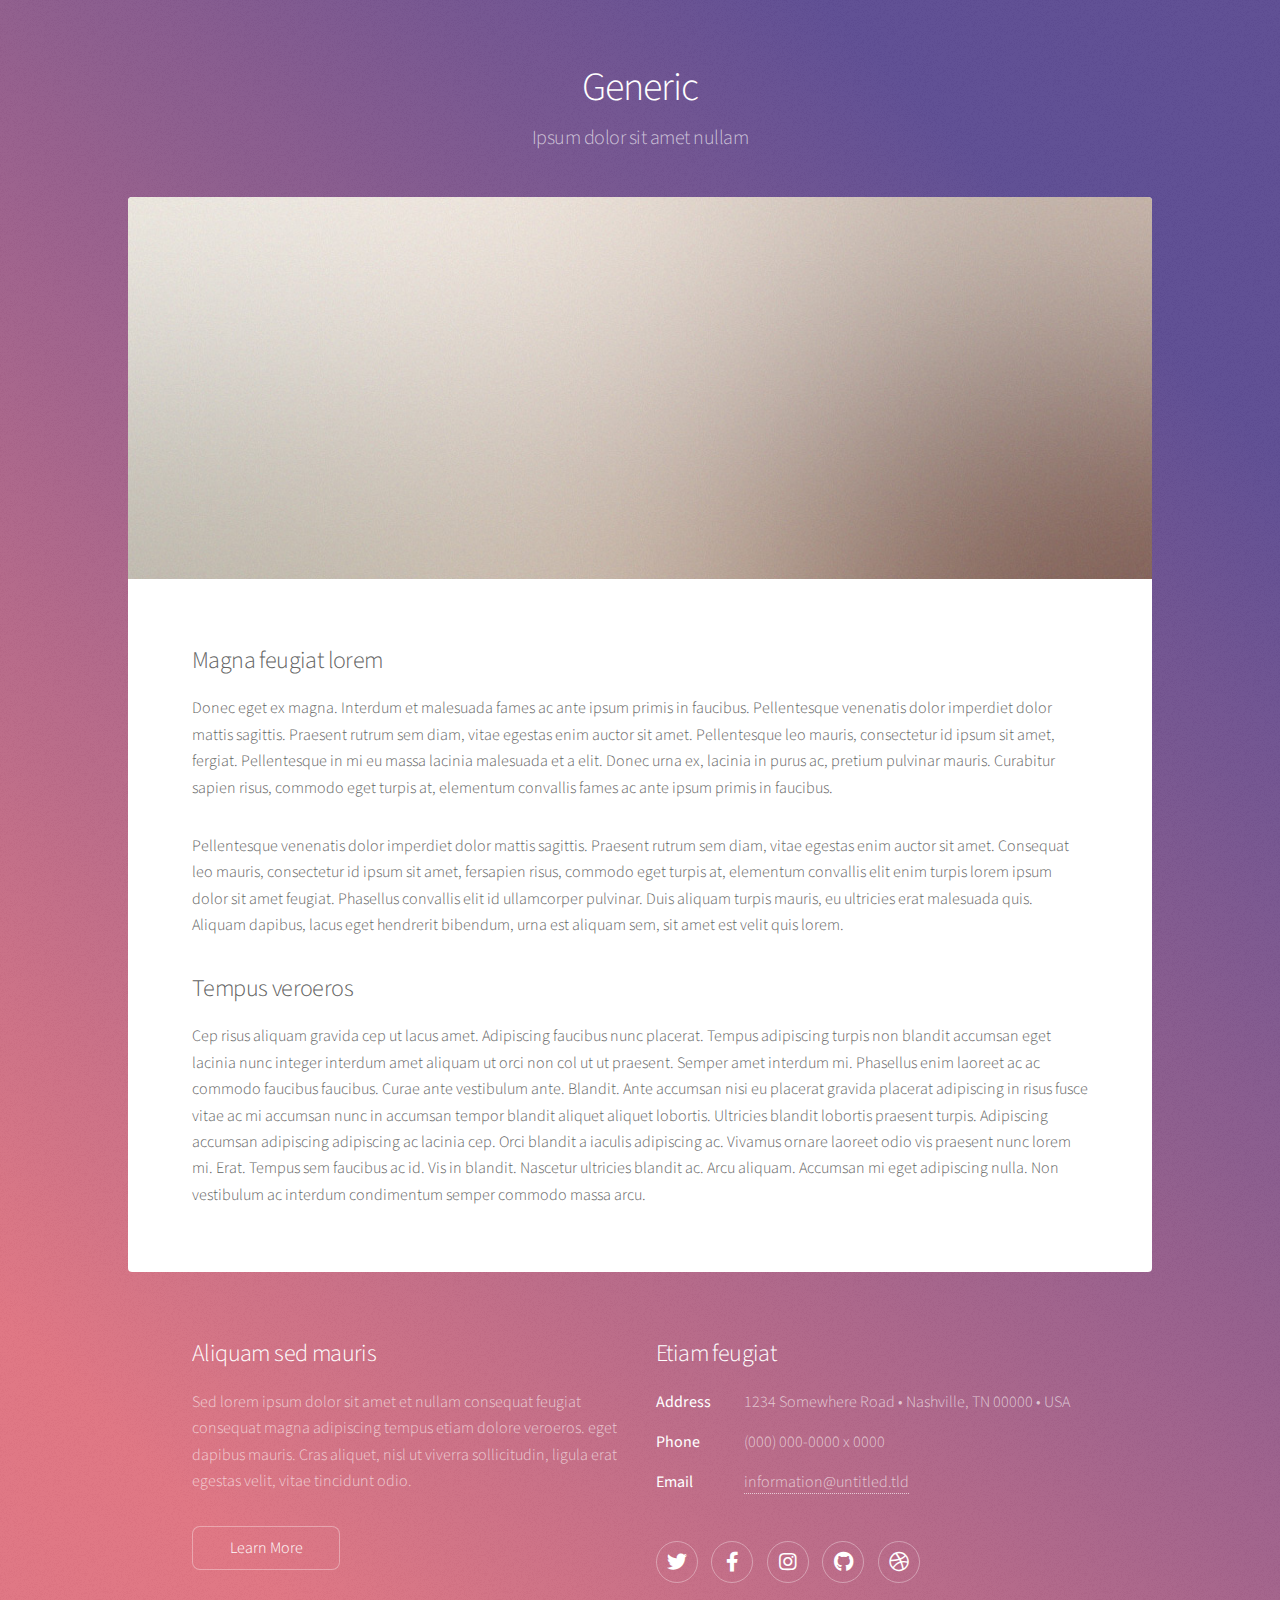
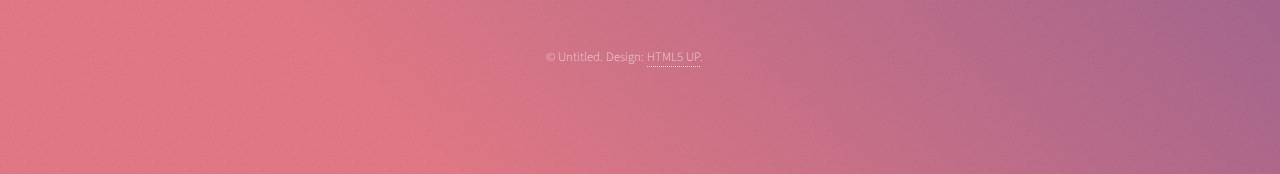
==== generic.html @ 3bc34d9f "base templete import" ====
<!DOCTYPE HTML>
<!--
	Stellar by HTML5 UP
	html5up.net | @ajlkn
	Free for personal and commercial use under the CCA 3.0 license (html5up.net/license)
-->
<html>
	<head>
		<title>Generic - Stellar by HTML5 UP</title>
		<meta charset="utf-8" />
		<meta name="viewport" content="width=device-width, initial-scale=1, user-scalable=no" />
		<link rel="stylesheet" href="assets/css/main.css" />
		<noscript><link rel="stylesheet" href="assets/css/noscript.css" /></noscript>
	</head>
	<body class="is-preload">

		<!-- Wrapper -->
			<div id="wrapper">

				<!-- Header -->
					<header id="header">
						<h1>Generic</h1>
						<p>Ipsum dolor sit amet nullam</p>
					</header>

				<!-- Main -->
					<div id="main">

						<!-- Content -->
							<section id="content" class="main">
								<span class="image main"><img src="images/pic04.jpg" alt="" /></span>
								<h2>Magna feugiat lorem</h2>
								<p>Donec eget ex magna. Interdum et malesuada fames ac ante ipsum primis in faucibus. Pellentesque venenatis dolor imperdiet dolor mattis sagittis. Praesent rutrum sem diam, vitae egestas enim auctor sit amet. Pellentesque leo mauris, consectetur id ipsum sit amet, fergiat. Pellentesque in mi eu massa lacinia malesuada et a elit. Donec urna ex, lacinia in purus ac, pretium pulvinar mauris. Curabitur sapien risus, commodo eget turpis at, elementum convallis fames ac ante ipsum primis in faucibus.</p>
								<p>Pellentesque venenatis dolor imperdiet dolor mattis sagittis. Praesent rutrum sem diam, vitae egestas enim auctor sit amet. Consequat leo mauris, consectetur id ipsum sit amet, fersapien risus, commodo eget turpis at, elementum convallis elit enim turpis lorem ipsum dolor sit amet feugiat. Phasellus convallis elit id ullamcorper pulvinar. Duis aliquam turpis mauris, eu ultricies erat malesuada quis. Aliquam dapibus, lacus eget hendrerit bibendum, urna est aliquam sem, sit amet est velit quis lorem.</p>
								<h2>Tempus veroeros</h2>
								<p>Cep risus aliquam gravida cep ut lacus amet. Adipiscing faucibus nunc placerat. Tempus adipiscing turpis non blandit accumsan eget lacinia nunc integer interdum amet aliquam ut orci non col ut ut praesent. Semper amet interdum mi. Phasellus enim laoreet ac ac commodo faucibus faucibus. Curae ante vestibulum ante. Blandit. Ante accumsan nisi eu placerat gravida placerat adipiscing in risus fusce vitae ac mi accumsan nunc in accumsan tempor blandit aliquet aliquet lobortis. Ultricies blandit lobortis praesent turpis. Adipiscing accumsan adipiscing adipiscing ac lacinia cep. Orci blandit a iaculis adipiscing ac. Vivamus ornare laoreet odio vis praesent nunc lorem mi. Erat. Tempus sem faucibus ac id. Vis in blandit. Nascetur ultricies blandit ac. Arcu aliquam. Accumsan mi eget adipiscing nulla. Non vestibulum ac interdum condimentum semper commodo massa arcu.</p>
							</section>

					</div>

				<!-- Footer -->
					<footer id="footer">
						<section>
							<h2>Aliquam sed mauris</h2>
							<p>Sed lorem ipsum dolor sit amet et nullam consequat feugiat consequat magna adipiscing tempus etiam dolore veroeros. eget dapibus mauris. Cras aliquet, nisl ut viverra sollicitudin, ligula erat egestas velit, vitae tincidunt odio.</p>
							<ul class="actions">
								<li><a href="#" class="button">Learn More</a></li>
							</ul>
						</section>
						<section>
							<h2>Etiam feugiat</h2>
							<dl class="alt">
								<dt>Address</dt>
								<dd>1234 Somewhere Road &bull; Nashville, TN 00000 &bull; USA</dd>
								<dt>Phone</dt>
								<dd>(000) 000-0000 x 0000</dd>
								<dt>Email</dt>
								<dd><a href="#">information@untitled.tld</a></dd>
							</dl>
							<ul class="icons">
								<li><a href="#" class="icon brands fa-twitter alt"><span class="label">Twitter</span></a></li>
								<li><a href="#" class="icon brands fa-facebook-f alt"><span class="label">Facebook</span></a></li>
								<li><a href="#" class="icon brands fa-instagram alt"><span class="label">Instagram</span></a></li>
								<li><a href="#" class="icon brands fa-github alt"><span class="label">GitHub</span></a></li>
								<li><a href="#" class="icon brands fa-dribbble alt"><span class="label">Dribbble</span></a></li>
							</ul>
						</section>
						<p class="copyright">&copy; Untitled. Design: <a href="https://html5up.net">HTML5 UP</a>.</p>
					</footer>

			</div>

		<!-- Scripts -->
			<script src="assets/js/jquery.min.js"></script>
			<script src="assets/js/jquery.scrollex.min.js"></script>
			<script src="assets/js/jquery.scrolly.min.js"></script>
			<script src="assets/js/browser.min.js"></script>
			<script src="assets/js/breakpoints.min.js"></script>
			<script src="assets/js/util.js"></script>
			<script src="assets/js/main.js"></script>

	</body>
</html>
---- assets/css/main.css ----
@import url(fontawesome-all.min.css);
@import 'https://fonts.googleapis.com/css?family=Source+Sans+Pro:300,400';

/*
	Stellar by HTML5 UP
	html5up.net | @ajlkn
	Free for personal and commercial use under the CCA 3.0 license (html5up.net/license)
*/

html, body, div, span, applet, object,
iframe, h1, h2, h3, h4, h5, h6, p, blockquote,
pre, a, abbr, acronym, address, big, cite,
code, del, dfn, em, img, ins, kbd, q, s, samp,
small, strike, strong, sub, sup, tt, var, b,
u, i, center, dl, dt, dd, ol, ul, li, fieldset,
form, label, legend, table, caption, tbody,
tfoot, thead, tr, th, td, article, aside,
canvas, details, embed, figure, figcaption,
footer, header, hgroup, menu, nav, output, ruby,
section, summary, time, mark, audio, video {
	margin: 0;
	padding: 0;
	border: 0;
	font-size: 100%;
	font: inherit;
	vertical-align: baseline;}

article, aside, details, figcaption, figure,
footer, header, hgroup, menu, nav, section {
	display: block;}

body {
	line-height: 1;
}

ol, ul {
	list-style: none;
}

blockquote, q {
	quotes: none;
}

	blockquote:before, blockquote:after, q:before, q:after {
		content: '';
		content: none;
	}

table {
	border-collapse: collapse;
	border-spacing: 0;
}

body {
	-webkit-text-size-adjust: none;
}

mark {
	background-color: transparent;
	color: inherit;
}

input::-moz-focus-inner {
	border: 0;
	padding: 0;
}

input, select, textarea {
	-moz-appearance: none;
	-webkit-appearance: none;
	-ms-appearance: none;
	appearance: none;
}

/* Basic */

	@-ms-viewport {
		width: device-width;
	}

	body {
		-ms-overflow-style: scrollbar;
	}

	@media screen and (max-width: 480px) {

		html, body {
			min-width: 320px;
		}

	}

	html {
		box-sizing: border-box;
	}

	*, *:before, *:after {
		box-sizing: inherit;
	}

	body {
		background-color: #935d8c;
		background-image: url("images/overlay.png"), -moz-linear-gradient(45deg, #e37682 15%, #5f4d93 85%);
		background-image: url("images/overlay.png"), -webkit-linear-gradient(45deg, #e37682 15%, #5f4d93 85%);
		background-image: url("images/overlay.png"), -ms-linear-gradient(45deg, #e37682 15%, #5f4d93 85%);
		background-image: url("images/overlay.png"), linear-gradient(45deg, #e37682 15%, #5f4d93 85%);
	}

		body.is-preload *, body.is-preload *:before, body.is-preload *:after {
			-moz-animation: none !important;
			-webkit-animation: none !important;
			-ms-animation: none !important;
			animation: none !important;
			-moz-transition: none !important;
			-webkit-transition: none !important;
			-ms-transition: none !important;
			transition: none !important;
		}

/* Type */

	body {
		background-color: #935d8c;
		color: rgba(255, 255, 255, 0.65);
	}

	body, input, select, textarea {
		font-family: "Source Sans Pro", Helvetica, sans-serif;
		font-size: 17pt;
		font-weight: 300;
		line-height: 1.65;
	}

		@media screen and (max-width: 1680px) {

			body, input, select, textarea {
				font-size: 14pt;
			}

		}

		@media screen and (max-width: 1280px) {

			body, input, select, textarea {
				font-size: 12pt;
			}

		}

		@media screen and (max-width: 360px) {

			body, input, select, textarea {
				font-size: 11pt;
			}

		}

	a {
		-moz-transition: color 0.2s ease, border-bottom 0.2s ease;
		-webkit-transition: color 0.2s ease, border-bottom 0.2s ease;
		-ms-transition: color 0.2s ease, border-bottom 0.2s ease;
		transition: color 0.2s ease, border-bottom 0.2s ease;
		text-decoration: none;
		border-bottom: dotted 1px;
		color: inherit;
	}

		a:hover {
			border-bottom-color: transparent;
		}

	strong, b {
		font-weight: 400;
	}

	em, i {
		font-style: italic;
	}

	p {
		margin: 0 0 2em 0;
	}

		p.content {
			-moz-columns: 20em 2;
			-webkit-columns: 20em 2;
			-ms-columns: 20em 2;
			columns: 20em 2;
			-moz-column-gap: 2em;
			-webkit-column-gap: 2em;
			-ms-column-gap: 2em;
			column-gap: 2em;
			text-align: justify;
		}

	h1, h2, h3, h4, h5, h6 {
		font-weight: 300;
		line-height: 1.5;
		margin: 0 0 0.7em 0;
		letter-spacing: -0.025em;
	}

		h1 a, h2 a, h3 a, h4 a, h5 a, h6 a {
			color: inherit;
			text-decoration: none;
		}

	h1 {
		font-size: 2.5em;
		line-height: 1.2;
	}

	h2 {
		font-size: 1.5em;
	}

	h3 {
		font-size: 1.25em;
	}

	h4 {
		font-size: 1.1em;
	}

	h5 {
		font-size: 0.9em;
	}

	h6 {
		font-size: 0.7em;
	}

	@media screen and (max-width: 736px) {

		h1 {
			font-size: 2em;
		}

	}

	sub {
		font-size: 0.8em;
		position: relative;
		top: 0.5em;
	}

	sup {
		font-size: 0.8em;
		position: relative;
		top: -0.5em;
	}

	blockquote {
		border-left: solid 4px;
		font-style: italic;
		margin: 0 0 2em 0;
		padding: 0.5em 0 0.5em 2em;
	}

	code {
		border-radius: 8px;
		border: solid 1px;
		font-family: "Courier New", monospace;
		font-size: 0.9em;
		margin: 0 0.25em;
		padding: 0.25em 0.65em;
	}

	pre {
		-webkit-overflow-scrolling: touch;
		font-family: "Courier New", monospace;
		font-size: 0.9em;
		margin: 0 0 2em 0;
	}

		pre code {
			display: block;
			line-height: 1.75;
			padding: 1em 1.5em;
			overflow-x: auto;
		}

	hr {
		border: 0;
		border-bottom: solid 1px;
		margin: 2em 0;
	}

		hr.major {
			margin: 3em 0;
		}

	.align-left {
		text-align: left;
	}

	.align-center {
		text-align: center;
	}

	.align-right {
		text-align: right;
	}

	input, select, textarea {
		color: #ffffff;
	}

	a:hover {
		color: #ffffff;
	}

	strong, b {
		color: #ffffff;
	}

	h1, h2, h3, h4, h5, h6 {
		color: #ffffff;
	}

	blockquote {
		border-left-color: rgba(255, 255, 255, 0.35);
	}

	code {
		background: rgba(255, 255, 255, 0.075);
		border-color: rgba(255, 255, 255, 0.35);
	}

	hr {
		border-bottom-color: rgba(255, 255, 255, 0.35);
	}

/* Row */

	.row {
		display: flex;
		flex-wrap: wrap;
		box-sizing: border-box;
		align-items: stretch;
	}

		.row > * {
			box-sizing: border-box;
		}

		.row.gtr-uniform > * > :last-child {
			margin-bottom: 0;
		}

		.row.aln-left {
			justify-content: flex-start;
		}

		.row.aln-center {
			justify-content: center;
		}

		.row.aln-right {
			justify-content: flex-end;
		}

		.row.aln-top {
			align-items: flex-start;
		}

		.row.aln-middle {
			align-items: center;
		}

		.row.aln-bottom {
			align-items: flex-end;
		}

		.row > .imp {
			order: -1;
		}

		.row > .col-1 {
			width: 8.33333%;
		}

		.row > .off-1 {
			margin-left: 8.33333%;
		}

		.row > .col-2 {
			width: 16.66667%;
		}

		.row > .off-2 {
			margin-left: 16.66667%;
		}

		.row > .col-3 {
			width: 25%;
		}

		.row > .off-3 {
			margin-left: 25%;
		}

		.row > .col-4 {
			width: 33.33333%;
		}

		.row > .off-4 {
			margin-left: 33.33333%;
		}

		.row > .col-5 {
			width: 41.66667%;
		}

		.row > .off-5 {
			margin-left: 41.66667%;
		}

		.row > .col-6 {
			width: 50%;
		}

		.row > .off-6 {
			margin-left: 50%;
		}

		.row > .col-7 {
			width: 58.33333%;
		}

		.row > .off-7 {
			margin-left: 58.33333%;
		}

		.row > .col-8 {
			width: 66.66667%;
		}

		.row > .off-8 {
			margin-left: 66.66667%;
		}

		.row > .col-9 {
			width: 75%;
		}

		.row > .off-9 {
			margin-left: 75%;
		}

		.row > .col-10 {
			width: 83.33333%;
		}

		.row > .off-10 {
			margin-left: 83.33333%;
		}

		.row > .col-11 {
			width: 91.66667%;
		}

		.row > .off-11 {
			margin-left: 91.66667%;
		}

		.row > .col-12 {
			width: 100%;
		}

		.row > .off-12 {
			margin-left: 100%;
		}

		.row.gtr-0 {
			margin-top: 0;
			margin-left: 0em;
		}

			.row.gtr-0 > * {
				padding: 0 0 0 0em;
			}

			.row.gtr-0.gtr-uniform {
				margin-top: 0em;
			}

				.row.gtr-0.gtr-uniform > * {
					padding-top: 0em;
				}

		.row.gtr-25 {
			margin-top: 0;
			margin-left: -0.375em;
		}

			.row.gtr-25 > * {
				padding: 0 0 0 0.375em;
			}

			.row.gtr-25.gtr-uniform {
				margin-top: -0.375em;
			}

				.row.gtr-25.gtr-uniform > * {
					padding-top: 0.375em;
				}

		.row.gtr-50 {
			margin-top: 0;
			margin-left: -0.75em;
		}

			.row.gtr-50 > * {
				padding: 0 0 0 0.75em;
			}

			.row.gtr-50.gtr-uniform {
				margin-top: -0.75em;
			}

				.row.gtr-50.gtr-uniform > * {
					padding-top: 0.75em;
				}

		.row {
			margin-top: 0;
			margin-left: -1.5em;
		}

			.row > * {
				padding: 0 0 0 1.5em;
			}

			.row.gtr-uniform {
				margin-top: -1.5em;
			}

				.row.gtr-uniform > * {
					padding-top: 1.5em;
				}

		.row.gtr-150 {
			margin-top: 0;
			margin-left: -2.25em;
		}

			.row.gtr-150 > * {
				padding: 0 0 0 2.25em;
			}

			.row.gtr-150.gtr-uniform {
				margin-top: -2.25em;
			}

				.row.gtr-150.gtr-uniform > * {
					padding-top: 2.25em;
				}

		.row.gtr-200 {
			margin-top: 0;
			margin-left: -3em;
		}

			.row.gtr-200 > * {
				padding: 0 0 0 3em;
			}

			.row.gtr-200.gtr-uniform {
				margin-top: -3em;
			}

				.row.gtr-200.gtr-uniform > * {
					padding-top: 3em;
				}

		@media screen and (max-width: 1680px) {

			.row {
				display: flex;
				flex-wrap: wrap;
				box-sizing: border-box;
				align-items: stretch;
			}

				.row > * {
					box-sizing: border-box;
				}

				.row.gtr-uniform > * > :last-child {
					margin-bottom: 0;
				}

				.row.aln-left {
					justify-content: flex-start;
				}

				.row.aln-center {
					justify-content: center;
				}

				.row.aln-right {
					justify-content: flex-end;
				}

				.row.aln-top {
					align-items: flex-start;
				}

				.row.aln-middle {
					align-items: center;
				}

				.row.aln-bottom {
					align-items: flex-end;
				}

				.row > .imp-xlarge {
					order: -1;
				}

				.row > .col-1-xlarge {
					width: 8.33333%;
				}

				.row > .off-1-xlarge {
					margin-left: 8.33333%;
				}

				.row > .col-2-xlarge {
					width: 16.66667%;
				}

				.row > .off-2-xlarge {
					margin-left: 16.66667%;
				}

				.row > .col-3-xlarge {
					width: 25%;
				}

				.row > .off-3-xlarge {
					margin-left: 25%;
				}

				.row > .col-4-xlarge {
					width: 33.33333%;
				}

				.row > .off-4-xlarge {
					margin-left: 33.33333%;
				}

				.row > .col-5-xlarge {
					width: 41.66667%;
				}

				.row > .off-5-xlarge {
					margin-left: 41.66667%;
				}

				.row > .col-6-xlarge {
					width: 50%;
				}

				.row > .off-6-xlarge {
					margin-left: 50%;
				}

				.row > .col-7-xlarge {
					width: 58.33333%;
				}

				.row > .off-7-xlarge {
					margin-left: 58.33333%;
				}

				.row > .col-8-xlarge {
					width: 66.66667%;
				}

				.row > .off-8-xlarge {
					margin-left: 66.66667%;
				}

				.row > .col-9-xlarge {
					width: 75%;
				}

				.row > .off-9-xlarge {
					margin-left: 75%;
				}

				.row > .col-10-xlarge {
					width: 83.33333%;
				}

				.row > .off-10-xlarge {
					margin-left: 83.33333%;
				}

				.row > .col-11-xlarge {
					width: 91.66667%;
				}

				.row > .off-11-xlarge {
					margin-left: 91.66667%;
				}

				.row > .col-12-xlarge {
					width: 100%;
				}

				.row > .off-12-xlarge {
					margin-left: 100%;
				}

				.row.gtr-0 {
					margin-top: 0;
					margin-left: 0em;
				}

					.row.gtr-0 > * {
						padding: 0 0 0 0em;
					}

					.row.gtr-0.gtr-uniform {
						margin-top: 0em;
					}

						.row.gtr-0.gtr-uniform > * {
							padding-top: 0em;
						}

				.row.gtr-25 {
					margin-top: 0;
					margin-left: -0.375em;
				}

					.row.gtr-25 > * {
						padding: 0 0 0 0.375em;
					}

					.row.gtr-25.gtr-uniform {
						margin-top: -0.375em;
					}

						.row.gtr-25.gtr-uniform > * {
							padding-top: 0.375em;
						}

				.row.gtr-50 {
					margin-top: 0;
					margin-left: -0.75em;
				}

					.row.gtr-50 > * {
						padding: 0 0 0 0.75em;
					}

					.row.gtr-50.gtr-uniform {
						margin-top: -0.75em;
					}

						.row.gtr-50.gtr-uniform > * {
							padding-top: 0.75em;
						}

				.row {
					margin-top: 0;
					margin-left: -1.5em;
				}

					.row > * {
						padding: 0 0 0 1.5em;
					}

					.row.gtr-uniform {
						margin-top: -1.5em;
					}

						.row.gtr-uniform > * {
							padding-top: 1.5em;
						}

				.row.gtr-150 {
					margin-top: 0;
					margin-left: -2.25em;
				}

					.row.gtr-150 > * {
						padding: 0 0 0 2.25em;
					}

					.row.gtr-150.gtr-uniform {
						margin-top: -2.25em;
					}

						.row.gtr-150.gtr-uniform > * {
							padding-top: 2.25em;
						}

				.row.gtr-200 {
					margin-top: 0;
					margin-left: -3em;
				}

					.row.gtr-200 > * {
						padding: 0 0 0 3em;
					}

					.row.gtr-200.gtr-uniform {
						margin-top: -3em;
					}

						.row.gtr-200.gtr-uniform > * {
							padding-top: 3em;
						}

		}

		@media screen and (max-width: 1280px) {

			.row {
				display: flex;
				flex-wrap: wrap;
				box-sizing: border-box;
				align-items: stretch;
			}

				.row > * {
					box-sizing: border-box;
				}

				.row.gtr-uniform > * > :last-child {
					margin-bottom: 0;
				}

				.row.aln-left {
					justify-content: flex-start;
				}

				.row.aln-center {
					justify-content: center;
				}

				.row.aln-right {
					justify-content: flex-end;
				}

				.row.aln-top {
					align-items: flex-start;
				}

				.row.aln-middle {
					align-items: center;
				}

				.row.aln-bottom {
					align-items: flex-end;
				}

				.row > .imp-large {
					order: -1;
				}

				.row > .col-1-large {
					width: 8.33333%;
				}

				.row > .off-1-large {
					margin-left: 8.33333%;
				}

				.row > .col-2-large {
					width: 16.66667%;
				}

				.row > .off-2-large {
					margin-left: 16.66667%;
				}

				.row > .col-3-large {
					width: 25%;
				}

				.row > .off-3-large {
					margin-left: 25%;
				}

				.row > .col-4-large {
					width: 33.33333%;
				}

				.row > .off-4-large {
					margin-left: 33.33333%;
				}

				.row > .col-5-large {
					width: 41.66667%;
				}

				.row > .off-5-large {
					margin-left: 41.66667%;
				}

				.row > .col-6-large {
					width: 50%;
				}

				.row > .off-6-large {
					margin-left: 50%;
				}

				.row > .col-7-large {
					width: 58.33333%;
				}

				.row > .off-7-large {
					margin-left: 58.33333%;
				}

				.row > .col-8-large {
					width: 66.66667%;
				}

				.row > .off-8-large {
					margin-left: 66.66667%;
				}

				.row > .col-9-large {
					width: 75%;
				}

				.row > .off-9-large {
					margin-left: 75%;
				}

				.row > .col-10-large {
					width: 83.33333%;
				}

				.row > .off-10-large {
					margin-left: 83.33333%;
				}

				.row > .col-11-large {
					width: 91.66667%;
				}

				.row > .off-11-large {
					margin-left: 91.66667%;
				}

				.row > .col-12-large {
					width: 100%;
				}

				.row > .off-12-large {
					margin-left: 100%;
				}

				.row.gtr-0 {
					margin-top: 0;
					margin-left: 0em;
				}

					.row.gtr-0 > * {
						padding: 0 0 0 0em;
					}

					.row.gtr-0.gtr-uniform {
						margin-top: 0em;
					}

						.row.gtr-0.gtr-uniform > * {
							padding-top: 0em;
						}

				.row.gtr-25 {
					margin-top: 0;
					margin-left: -0.375em;
				}

					.row.gtr-25 > * {
						padding: 0 0 0 0.375em;
					}

					.row.gtr-25.gtr-uniform {
						margin-top: -0.375em;
					}

						.row.gtr-25.gtr-uniform > * {
							padding-top: 0.375em;
						}

				.row.gtr-50 {
					margin-top: 0;
					margin-left: -0.75em;
				}

					.row.gtr-50 > * {
						padding: 0 0 0 0.75em;
					}

					.row.gtr-50.gtr-uniform {
						margin-top: -0.75em;
					}

						.row.gtr-50.gtr-uniform > * {
							padding-top: 0.75em;
						}

				.row {
					margin-top: 0;
					margin-left: -1.5em;
				}

					.row > * {
						padding: 0 0 0 1.5em;
					}

					.row.gtr-uniform {
						margin-top: -1.5em;
					}

						.row.gtr-uniform > * {
							padding-top: 1.5em;
						}

				.row.gtr-150 {
					margin-top: 0;
					margin-left: -2.25em;
				}

					.row.gtr-150 > * {
						padding: 0 0 0 2.25em;
					}

					.row.gtr-150.gtr-uniform {
						margin-top: -2.25em;
					}

						.row.gtr-150.gtr-uniform > * {
							padding-top: 2.25em;
						}

				.row.gtr-200 {
					margin-top: 0;
					margin-left: -3em;
				}

					.row.gtr-200 > * {
						padding: 0 0 0 3em;
					}

					.row.gtr-200.gtr-uniform {
						margin-top: -3em;
					}

						.row.gtr-200.gtr-uniform > * {
							padding-top: 3em;
						}

		}

		@media screen and (max-width: 980px) {

			.row {
				display: flex;
				flex-wrap: wrap;
				box-sizing: border-box;
				align-items: stretch;
			}

				.row > * {
					box-sizing: border-box;
				}

				.row.gtr-uniform > * > :last-child {
					margin-bottom: 0;
				}

				.row.aln-left {
					justify-content: flex-start;
				}

				.row.aln-center {
					justify-content: center;
				}

				.row.aln-right {
					justify-content: flex-end;
				}

				.row.aln-top {
					align-items: flex-start;
				}

				.row.aln-middle {
					align-items: center;
				}

				.row.aln-bottom {
					align-items: flex-end;
				}

				.row > .imp-medium {
					order: -1;
				}

				.row > .col-1-medium {
					width: 8.33333%;
				}

				.row > .off-1-medium {
					margin-left: 8.33333%;
				}

				.row > .col-2-medium {
					width: 16.66667%;
				}

				.row > .off-2-medium {
					margin-left: 16.66667%;
				}

				.row > .col-3-medium {
					width: 25%;
				}

				.row > .off-3-medium {
					margin-left: 25%;
				}

				.row > .col-4-medium {
					width: 33.33333%;
				}

				.row > .off-4-medium {
					margin-left: 33.33333%;
				}

				.row > .col-5-medium {
					width: 41.66667%;
				}

				.row > .off-5-medium {
					margin-left: 41.66667%;
				}

				.row > .col-6-medium {
					width: 50%;
				}

				.row > .off-6-medium {
					margin-left: 50%;
				}

				.row > .col-7-medium {
					width: 58.33333%;
				}

				.row > .off-7-medium {
					margin-left: 58.33333%;
				}

				.row > .col-8-medium {
					width: 66.66667%;
				}

				.row > .off-8-medium {
					margin-left: 66.66667%;
				}

				.row > .col-9-medium {
					width: 75%;
				}

				.row > .off-9-medium {
					margin-left: 75%;
				}

				.row > .col-10-medium {
					width: 83.33333%;
				}

				.row > .off-10-medium {
					margin-left: 83.33333%;
				}

				.row > .col-11-medium {
					width: 91.66667%;
				}

				.row > .off-11-medium {
					margin-left: 91.66667%;
				}

				.row > .col-12-medium {
					width: 100%;
				}

				.row > .off-12-medium {
					margin-left: 100%;
				}

				.row.gtr-0 {
					margin-top: 0;
					margin-left: 0em;
				}

					.row.gtr-0 > * {
						padding: 0 0 0 0em;
					}

					.row.gtr-0.gtr-uniform {
						margin-top: 0em;
					}

						.row.gtr-0.gtr-uniform > * {
							padding-top: 0em;
						}

				.row.gtr-25 {
					margin-top: 0;
					margin-left: -0.375em;
				}

					.row.gtr-25 > * {
						padding: 0 0 0 0.375em;
					}

					.row.gtr-25.gtr-uniform {
						margin-top: -0.375em;
					}

						.row.gtr-25.gtr-uniform > * {
							padding-top: 0.375em;
						}

				.row.gtr-50 {
					margin-top: 0;
					margin-left: -0.75em;
				}

					.row.gtr-50 > * {
						padding: 0 0 0 0.75em;
					}

					.row.gtr-50.gtr-uniform {
						margin-top: -0.75em;
					}

						.row.gtr-50.gtr-uniform > * {
							padding-top: 0.75em;
						}

				.row {
					margin-top: 0;
					margin-left: -1.5em;
				}

					.row > * {
						padding: 0 0 0 1.5em;
					}

					.row.gtr-uniform {
						margin-top: -1.5em;
					}

						.row.gtr-uniform > * {
							padding-top: 1.5em;
						}

				.row.gtr-150 {
					margin-top: 0;
					margin-left: -2.25em;
				}

					.row.gtr-150 > * {
						padding: 0 0 0 2.25em;
					}

					.row.gtr-150.gtr-uniform {
						margin-top: -2.25em;
					}

						.row.gtr-150.gtr-uniform > * {
							padding-top: 2.25em;
						}

				.row.gtr-200 {
					margin-top: 0;
					margin-left: -3em;
				}

					.row.gtr-200 > * {
						padding: 0 0 0 3em;
					}

					.row.gtr-200.gtr-uniform {
						margin-top: -3em;
					}

						.row.gtr-200.gtr-uniform > * {
							padding-top: 3em;
						}

		}

		@media screen and (max-width: 736px) {

			.row {
				display: flex;
				flex-wrap: wrap;
				box-sizing: border-box;
				align-items: stretch;
			}

				.row > * {
					box-sizing: border-box;
				}

				.row.gtr-uniform > * > :last-child {
					margin-bottom: 0;
				}

				.row.aln-left {
					justify-content: flex-start;
				}

				.row.aln-center {
					justify-content: center;
				}

				.row.aln-right {
					justify-content: flex-end;
				}

				.row.aln-top {
					align-items: flex-start;
				}

				.row.aln-middle {
					align-items: center;
				}

				.row.aln-bottom {
					align-items: flex-end;
				}

				.row > .imp-small {
					order: -1;
				}

				.row > .col-1-small {
					width: 8.33333%;
				}

				.row > .off-1-small {
					margin-left: 8.33333%;
				}

				.row > .col-2-small {
					width: 16.66667%;
				}

				.row > .off-2-small {
					margin-left: 16.66667%;
				}

				.row > .col-3-small {
					width: 25%;
				}

				.row > .off-3-small {
					margin-left: 25%;
				}

				.row > .col-4-small {
					width: 33.33333%;
				}

				.row > .off-4-small {
					margin-left: 33.33333%;
				}

				.row > .col-5-small {
					width: 41.66667%;
				}

				.row > .off-5-small {
					margin-left: 41.66667%;
				}

				.row > .col-6-small {
					width: 50%;
				}

				.row > .off-6-small {
					margin-left: 50%;
				}

				.row > .col-7-small {
					width: 58.33333%;
				}

				.row > .off-7-small {
					margin-left: 58.33333%;
				}

				.row > .col-8-small {
					width: 66.66667%;
				}

				.row > .off-8-small {
					margin-left: 66.66667%;
				}

				.row > .col-9-small {
					width: 75%;
				}

				.row > .off-9-small {
					margin-left: 75%;
				}

				.row > .col-10-small {
					width: 83.33333%;
				}

				.row > .off-10-small {
					margin-left: 83.33333%;
				}

				.row > .col-11-small {
					width: 91.66667%;
				}

				.row > .off-11-small {
					margin-left: 91.66667%;
				}

				.row > .col-12-small {
					width: 100%;
				}

				.row > .off-12-small {
					margin-left: 100%;
				}

				.row.gtr-0 {
					margin-top: 0;
					margin-left: 0em;
				}

					.row.gtr-0 > * {
						padding: 0 0 0 0em;
					}

					.row.gtr-0.gtr-uniform {
						margin-top: 0em;
					}

						.row.gtr-0.gtr-uniform > * {
							padding-top: 0em;
						}

				.row.gtr-25 {
					margin-top: 0;
					margin-left: -0.25em;
				}

					.row.gtr-25 > * {
						padding: 0 0 0 0.25em;
					}

					.row.gtr-25.gtr-uniform {
						margin-top: -0.25em;
					}

						.row.gtr-25.gtr-uniform > * {
							padding-top: 0.25em;
						}

				.row.gtr-50 {
					margin-top: 0;
					margin-left: -0.5em;
				}

					.row.gtr-50 > * {
						padding: 0 0 0 0.5em;
					}

					.row.gtr-50.gtr-uniform {
						margin-top: -0.5em;
					}

						.row.gtr-50.gtr-uniform > * {
							padding-top: 0.5em;
						}

				.row {
					margin-top: 0;
					margin-left: -1em;
				}

					.row > * {
						padding: 0 0 0 1em;
					}

					.row.gtr-uniform {
						margin-top: -1em;
					}

						.row.gtr-uniform > * {
							padding-top: 1em;
						}

				.row.gtr-150 {
					margin-top: 0;
					margin-left: -1.5em;
				}

					.row.gtr-150 > * {
						padding: 0 0 0 1.5em;
					}

					.row.gtr-150.gtr-uniform {
						margin-top: -1.5em;
					}

						.row.gtr-150.gtr-uniform > * {
							padding-top: 1.5em;
						}

				.row.gtr-200 {
					margin-top: 0;
					margin-left: -2em;
				}

					.row.gtr-200 > * {
						padding: 0 0 0 2em;
					}

					.row.gtr-200.gtr-uniform {
						margin-top: -2em;
					}

						.row.gtr-200.gtr-uniform > * {
							padding-top: 2em;
						}

		}

		@media screen and (max-width: 480px) {

			.row {
				display: flex;
				flex-wrap: wrap;
				box-sizing: border-box;
				align-items: stretch;
			}

				.row > * {
					box-sizing: border-box;
				}

				.row.gtr-uniform > * > :last-child {
					margin-bottom: 0;
				}

				.row.aln-left {
					justify-content: flex-start;
				}

				.row.aln-center {
					justify-content: center;
				}

				.row.aln-right {
					justify-content: flex-end;
				}

				.row.aln-top {
					align-items: flex-start;
				}

				.row.aln-middle {
					align-items: center;
				}

				.row.aln-bottom {
					align-items: flex-end;
				}

				.row > .imp-xsmall {
					order: -1;
				}

				.row > .col-1-xsmall {
					width: 8.33333%;
				}

				.row > .off-1-xsmall {
					margin-left: 8.33333%;
				}

				.row > .col-2-xsmall {
					width: 16.66667%;
				}

				.row > .off-2-xsmall {
					margin-left: 16.66667%;
				}

				.row > .col-3-xsmall {
					width: 25%;
				}

				.row > .off-3-xsmall {
					margin-left: 25%;
				}

				.row > .col-4-xsmall {
					width: 33.33333%;
				}

				.row > .off-4-xsmall {
					margin-left: 33.33333%;
				}

				.row > .col-5-xsmall {
					width: 41.66667%;
				}

				.row > .off-5-xsmall {
					margin-left: 41.66667%;
				}

				.row > .col-6-xsmall {
					width: 50%;
				}

				.row > .off-6-xsmall {
					margin-left: 50%;
				}

				.row > .col-7-xsmall {
					width: 58.33333%;
				}

				.row > .off-7-xsmall {
					margin-left: 58.33333%;
				}

				.row > .col-8-xsmall {
					width: 66.66667%;
				}

				.row > .off-8-xsmall {
					margin-left: 66.66667%;
				}

				.row > .col-9-xsmall {
					width: 75%;
				}

				.row > .off-9-xsmall {
					margin-left: 75%;
				}

				.row > .col-10-xsmall {
					width: 83.33333%;
				}

				.row > .off-10-xsmall {
					margin-left: 83.33333%;
				}

				.row > .col-11-xsmall {
					width: 91.66667%;
				}

				.row > .off-11-xsmall {
					margin-left: 91.66667%;
				}

				.row > .col-12-xsmall {
					width: 100%;
				}

				.row > .off-12-xsmall {
					margin-left: 100%;
				}

				.row.gtr-0 {
					margin-top: 0;
					margin-left: 0em;
				}

					.row.gtr-0 > * {
						padding: 0 0 0 0em;
					}

					.row.gtr-0.gtr-uniform {
						margin-top: 0em;
					}

						.row.gtr-0.gtr-uniform > * {
							padding-top: 0em;
						}

				.row.gtr-25 {
					margin-top: 0;
					margin-left: -0.3125em;
				}

					.row.gtr-25 > * {
						padding: 0 0 0 0.3125em;
					}

					.row.gtr-25.gtr-uniform {
						margin-top: -0.3125em;
					}

						.row.gtr-25.gtr-uniform > * {
							padding-top: 0.3125em;
						}

				.row.gtr-50 {
					margin-top: 0;
					margin-left: -0.625em;
				}

					.row.gtr-50 > * {
						padding: 0 0 0 0.625em;
					}

					.row.gtr-50.gtr-uniform {
						margin-top: -0.625em;
					}

						.row.gtr-50.gtr-uniform > * {
							padding-top: 0.625em;
						}

				.row {
					margin-top: 0;
					margin-left: -1.25em;
				}

					.row > * {
						padding: 0 0 0 1.25em;
					}

					.row.gtr-uniform {
						margin-top: -1.25em;
					}

						.row.gtr-uniform > * {
							padding-top: 1.25em;
						}

				.row.gtr-150 {
					margin-top: 0;
					margin-left: -1.875em;
				}

					.row.gtr-150 > * {
						padding: 0 0 0 1.875em;
					}

					.row.gtr-150.gtr-uniform {
						margin-top: -1.875em;
					}

						.row.gtr-150.gtr-uniform > * {
							padding-top: 1.875em;
						}

				.row.gtr-200 {
					margin-top: 0;
					margin-left: -2.5em;
				}

					.row.gtr-200 > * {
						padding: 0 0 0 2.5em;
					}

					.row.gtr-200.gtr-uniform {
						margin-top: -2.5em;
					}

						.row.gtr-200.gtr-uniform > * {
							padding-top: 2.5em;
						}

		}

/* Box */

	.box {
		border-radius: 8px;
		border: solid;
		margin-bottom: 2em;
		padding: 1.5em;
	}

		.box > :last-child,
		.box > :last-child > :last-child,
		.box > :last-child > :last-child > :last-child {
			margin-bottom: 0;
		}

		.box.alt {
			border: 0;
			border-radius: 0;
			padding: 0;
		}

	.box {
		border-color: rgba(255, 255, 255, 0.35);
	}

/* Button */

	input[type="submit"],
	input[type="reset"],
	input[type="button"],
	button,
	.button {
		-moz-appearance: none;
		-webkit-appearance: none;
		-ms-appearance: none;
		appearance: none;
		-moz-transition: background-color 0.2s ease-in-out, color 0.2s ease-in-out;
		-webkit-transition: background-color 0.2s ease-in-out, color 0.2s ease-in-out;
		-ms-transition: background-color 0.2s ease-in-out, color 0.2s ease-in-out;
		transition: background-color 0.2s ease-in-out, color 0.2s ease-in-out;
		border-radius: 8px;
		border: 0;
		cursor: pointer;
		display: inline-block;
		font-weight: 300;
		height: 2.75em;
		line-height: 2.75em;
		min-width: 9.25em;
		padding: 0 1.5em;
		text-align: center;
		text-decoration: none;
		white-space: nowrap;
	}

		input[type="submit"].icon,
		input[type="reset"].icon,
		input[type="button"].icon,
		button.icon,
		.button.icon {
			padding-left: 1.35em;
		}

			input[type="submit"].icon:before,
			input[type="reset"].icon:before,
			input[type="button"].icon:before,
			button.icon:before,
			.button.icon:before {
				margin-right: 0.5em;
			}

		input[type="submit"].fit,
		input[type="reset"].fit,
		input[type="button"].fit,
		button.fit,
		.button.fit {
			width: 100%;
		}

		input[type="submit"].small,
		input[type="reset"].small,
		input[type="button"].small,
		button.small,
		.button.small {
			font-size: 0.8em;
		}

		input[type="submit"].large,
		input[type="reset"].large,
		input[type="button"].large,
		button.large,
		.button.large {
			font-size: 1.35em;
		}

		input[type="submit"].disabled, input[type="submit"]:disabled,
		input[type="reset"].disabled,
		input[type="reset"]:disabled,
		input[type="button"].disabled,
		input[type="button"]:disabled,
		button.disabled,
		button:disabled,
		.button.disabled,
		.button:disabled {
			pointer-events: none;
			opacity: 0.25;
		}

		@media screen and (max-width: 736px) {

			input[type="submit"],
			input[type="reset"],
			input[type="button"],
			button,
			.button {
				min-width: 0;
			}

		}

	input[type="submit"],
	input[type="reset"],
	input[type="button"],
	button,
	.button {
		background-color: transparent;
		box-shadow: inset 0 0 0 1px rgba(255, 255, 255, 0.35);
		color: #ffffff !important;
	}

		input[type="submit"]:hover,
		input[type="reset"]:hover,
		input[type="button"]:hover,
		button:hover,
		.button:hover {
			background-color: rgba(255, 255, 255, 0.075);
		}

		input[type="submit"]:active,
		input[type="reset"]:active,
		input[type="button"]:active,
		button:active,
		.button:active {
			background-color: rgba(255, 255, 255, 0.2);
		}

		input[type="submit"].icon:before,
		input[type="reset"].icon:before,
		input[type="button"].icon:before,
		button.icon:before,
		.button.icon:before {
			color: rgba(255, 255, 255, 0.5);
		}

		input[type="submit"].primary,
		input[type="reset"].primary,
		input[type="button"].primary,
		button.primary,
		.button.primary {
			background-color: #8cc9f0;
			color: #ffffff !important;
			box-shadow: none;
		}

			input[type="submit"].primary:hover,
			input[type="reset"].primary:hover,
			input[type="button"].primary:hover,
			button.primary:hover,
			.button.primary:hover {
				background-color: #9acff2;
			}

			input[type="submit"].primary:active,
			input[type="reset"].primary:active,
			input[type="button"].primary:active,
			button.primary:active,
			.button.primary:active {
				background-color: #7ec3ee;
			}

			input[type="submit"].primary.icon:before,
			input[type="reset"].primary.icon:before,
			input[type="button"].primary.icon:before,
			button.primary.icon:before,
			.button.primary.icon:before {
				color: #ffffff !important;
			}

/* Form */

	form {
		margin: 0 0 2em 0;
	}

	label {
		display: block;
		font-size: 0.9em;
		font-weight: 400;
		margin: 0 0 1em 0;
	}

	input[type="text"],
	input[type="password"],
	input[type="email"],
	select,
	textarea {
		-moz-appearance: none;
		-webkit-appearance: none;
		-ms-appearance: none;
		appearance: none;
		border-radius: 8px;
		border: solid 1px;
		color: inherit;
		display: block;
		outline: 0;
		padding: 0 1em;
		text-decoration: none;
		width: 100%;
	}

		input[type="text"]:invalid,
		input[type="password"]:invalid,
		input[type="email"]:invalid,
		select:invalid,
		textarea:invalid {
			box-shadow: none;
		}

	select {
		background-size: 1.25rem;
		background-repeat: no-repeat;
		background-position: calc(100% - 1rem) center;
		height: 2.75em;
		padding-right: 2.75em;
		text-overflow: ellipsis;
	}

		select:focus::-ms-value {
			background-color: transparent;
		}

		select::-ms-expand {
			display: none;
		}

	input[type="text"],
	input[type="password"],
	input[type="email"],
	select {
		height: 2.75em;
	}

	textarea {
		padding: 0.75em 1em;
	}

	input[type="checkbox"],
	input[type="radio"] {
		-moz-appearance: none;
		-webkit-appearance: none;
		-ms-appearance: none;
		appearance: none;
		display: block;
		float: left;
		margin-right: -2em;
		opacity: 0;
		width: 1em;
		z-index: -1;
	}

		input[type="checkbox"] + label,
		input[type="radio"] + label {
			text-decoration: none;
			cursor: pointer;
			display: inline-block;
			font-size: 1em;
			font-weight: 300;
			padding-left: 2.4em;
			padding-right: 0.75em;
			position: relative;
		}

			input[type="checkbox"] + label:before,
			input[type="radio"] + label:before {
				-moz-osx-font-smoothing: grayscale;
				-webkit-font-smoothing: antialiased;
				display: inline-block;
				font-style: normal;
				font-variant: normal;
				text-rendering: auto;
				line-height: 1;
				text-transform: none !important;
				font-family: 'Font Awesome 5 Free';
				font-weight: 900;
			}

			input[type="checkbox"] + label:before,
			input[type="radio"] + label:before {
				border-radius: 8px;
				border: solid 1px;
				content: '';
				display: inline-block;
				font-size: 0.8em;
				height: 2.0625em;
				left: 0;
				line-height: 2.0625em;
				position: absolute;
				text-align: center;
				top: 0;
				width: 2.0625em;
			}

		input[type="checkbox"]:checked + label:before,
		input[type="radio"]:checked + label:before {
			content: '\f00c';
		}

	input[type="checkbox"] + label:before {
		border-radius: 8px;
	}

	input[type="radio"] + label:before {
		border-radius: 100%;
	}

	::-webkit-input-placeholder {
		opacity: 1.0;
	}

	:-moz-placeholder {
		opacity: 1.0;
	}

	::-moz-placeholder {
		opacity: 1.0;
	}

	:-ms-input-placeholder {
		opacity: 1.0;
	}

	label {
		color: #ffffff;
	}

	input[type="text"],
	input[type="password"],
	input[type="email"],
	select,
	textarea {
		background-color: rgba(255, 255, 255, 0.075);
		border-color: rgba(255, 255, 255, 0.35);
	}

		input[type="text"]:focus,
		input[type="password"]:focus,
		input[type="email"]:focus,
		select:focus,
		textarea:focus {
			border-color: #8cc9f0;
			box-shadow: 0 0 0 1px #8cc9f0;
		}

	select {
		background-image: url("data:image/svg+xml;charset=utf8,%3Csvg xmlns='http://www.w3.org/2000/svg' width='40' height='40' preserveAspectRatio='none' viewBox='0 0 40 40'%3E%3Cpath d='M9.4,12.3l10.4,10.4l10.4-10.4c0.2-0.2,0.5-0.4,0.9-0.4c0.3,0,0.6,0.1,0.9,0.4l3.3,3.3c0.2,0.2,0.4,0.5,0.4,0.9 c0,0.4-0.1,0.6-0.4,0.9L20.7,31.9c-0.2,0.2-0.5,0.4-0.9,0.4c-0.3,0-0.6-0.1-0.9-0.4L4.3,17.3c-0.2-0.2-0.4-0.5-0.4-0.9 c0-0.4,0.1-0.6,0.4-0.9l3.3-3.3c0.2-0.2,0.5-0.4,0.9-0.4S9.1,12.1,9.4,12.3z' fill='rgba(255, 255, 255, 0.35)' /%3E%3C/svg%3E");
	}

		select option {
			color: #ffffff;
			background: #935d8c;
		}

	input[type="checkbox"] + label,
	input[type="radio"] + label {
		color: rgba(255, 255, 255, 0.65);
	}

		input[type="checkbox"] + label:before,
		input[type="radio"] + label:before {
			background: rgba(255, 255, 255, 0.075);
			border-color: rgba(255, 255, 255, 0.35);
		}

	input[type="checkbox"]:checked + label:before,
	input[type="radio"]:checked + label:before {
		background-color: #ffffff;
		border-color: #ffffff;
		color: #935d8c;
	}

	input[type="checkbox"]:focus + label:before,
	input[type="radio"]:focus + label:before {
		border-color: #8cc9f0;
		box-shadow: 0 0 0 1px #8cc9f0;
	}

	::-webkit-input-placeholder {
		color: rgba(255, 255, 255, 0.5) !important;
	}

	:-moz-placeholder {
		color: rgba(255, 255, 255, 0.5) !important;
	}

	::-moz-placeholder {
		color: rgba(255, 255, 255, 0.5) !important;
	}

	:-ms-input-placeholder {
		color: rgba(255, 255, 255, 0.5) !important;
	}

	.formerize-placeholder {
		color: rgba(255, 255, 255, 0.5) !important;
	}

/* Icon */

	.icon {
		text-decoration: none;
		-moz-transition: background-color 0.2s ease-in-out, color 0.2s ease-in-out;
		-webkit-transition: background-color 0.2s ease-in-out, color 0.2s ease-in-out;
		-ms-transition: background-color 0.2s ease-in-out, color 0.2s ease-in-out;
		transition: background-color 0.2s ease-in-out, color 0.2s ease-in-out;
		border-bottom: none;
		position: relative;
	}

		.icon:before {
			-moz-osx-font-smoothing: grayscale;
			-webkit-font-smoothing: antialiased;
			display: inline-block;
			font-style: normal;
			font-variant: normal;
			text-rendering: auto;
			line-height: 1;
			text-transform: none !important;
			font-family: 'Font Awesome 5 Free';
			font-weight: 400;
		}

		.icon > .label {
			display: none;
		}

		.icon:before {
			line-height: solid;
		}

		.icon.solid:before {
			font-weight: 900;
		}

		.icon.brands:before {
			font-family: 'Font Awesome 5 Brands';
		}

		.icon.major {
			border: solid 1px;
			display: inline-block;
			border-radius: 100%;
			padding: 0.65em;
			margin: 0 0 2em 0;
			cursor: default;
		}

			.icon.major:before {
				display: inline-block;
				font-size: 6.25rem;
				width: 2.25em;
				height: 2.25em;
				line-height: 2.2em;
				border-radius: 100%;
				border: solid 1px;
				text-align: center;
			}

		.icon.alt {
			display: inline-block;
			border: solid 1px;
			border-radius: 100%;
		}

			.icon.alt:before {
				display: block;
				font-size: 1.25em;
				width: 2em;
				height: 2em;
				text-align: center;
				line-height: 2em;
			}

		.icon.style1 {
			color: #efa8b0;
		}

		.icon.style2 {
			color: #c79cc8;
		}

		.icon.style3 {
			color: #a89cc8;
		}

		.icon.style4 {
			color: #9bb2e1;
		}

		.icon.style5 {
			color: #8cc9f0;
		}

		@media screen and (max-width: 1680px) {

			.icon.major:before {
				font-size: 5.5rem;
			}

		}

		@media screen and (max-width: 1280px) {

			.icon.major:before {
				font-size: 4.75rem;
			}

		}

		@media screen and (max-width: 736px) {

			.icon.major {
				margin: 0 0 1.5em 0;
				padding: 0.35em;
			}

				.icon.major:before {
					font-size: 3.5rem;
				}

		}

	.icon.major {
		border-color: rgba(255, 255, 255, 0.35);
	}

		.icon.major:before {
			border-color: rgba(255, 255, 255, 0.35);
		}

	.icon.alt {
		border-color: rgba(255, 255, 255, 0.35);
		color: #ffffff;
	}

		.icon.alt:hover {
			background-color: rgba(255, 255, 255, 0.075);
		}

		.icon.alt:active {
			background-color: rgba(255, 255, 255, 0.2);
		}

/* Image */

	.image {
		border-radius: 8px;
		border: 0;
		display: inline-block;
		position: relative;
	}

		.image img {
			border-radius: 8px;
			display: block;
		}

		.image.left, .image.right {
			max-width: 40%;
		}

			.image.left img, .image.right img {
				width: 100%;
			}

		.image.left {
			float: left;
			margin: 0 1.5em 1em 0;
			top: 0.25em;
		}

		.image.right {
			float: right;
			margin: 0 0 1em 1.5em;
			top: 0.25em;
		}

		.image.fit {
			display: block;
			margin: 0 0 2em 0;
			width: 100%;
		}

			.image.fit img {
				width: 100%;
			}

		.image.main {
			display: block;
			margin: 0 0 3em 0;
			width: 100%;
		}

			.image.main img {
				width: 100%;
			}

/* List */

	ol {
		list-style: decimal;
		margin: 0 0 2em 0;
		padding-left: 1.25em;
	}

		ol li {
			padding-left: 0.25em;
		}

	ul {
		list-style: disc;
		margin: 0 0 2em 0;
		padding-left: 1em;
	}

		ul li {
			padding-left: 0.5em;
		}

		ul.alt {
			list-style: none;
			padding-left: 0;
		}

			ul.alt li {
				border-top: solid 1px;
				padding: 0.5em 0;
			}

				ul.alt li:first-child {
					border-top: 0;
					padding-top: 0;
				}

	dl {
		margin: 0 0 2em 0;
	}

		dl dt {
			display: block;
			font-weight: 400;
			margin: 0 0 1em 0;
		}

		dl dd {
			margin-left: 2em;
		}

		dl.alt dt {
			display: block;
			width: 3em;
			margin: 0;
			clear: left;
			float: left;
		}

		dl.alt dd {
			margin: 0 0 0.85em 5.5em;
		}

		dl.alt:after {
			content: '';
			display: block;
			clear: both;
		}

	ul.alt li {
		border-top-color: rgba(255, 255, 255, 0.35);
	}

	dl dt {
		color: #ffffff;
	}

/* Actions */

	ul.actions {
		display: -moz-flex;
		display: -webkit-flex;
		display: -ms-flex;
		display: flex;
		cursor: default;
		list-style: none;
		margin-left: -1em;
		padding-left: 0;
	}

		ul.actions li {
			padding: 0 0 0 1em;
			vertical-align: middle;
		}

		ul.actions.special {
			-moz-justify-content: center;
			-webkit-justify-content: center;
			-ms-justify-content: center;
			justify-content: center;
			width: 100%;
			margin-left: 0;
		}

			ul.actions.special li:first-child {
				padding-left: 0;
			}

		ul.actions.stacked {
			-moz-flex-direction: column;
			-webkit-flex-direction: column;
			-ms-flex-direction: column;
			flex-direction: column;
			margin-left: 0;
		}

			ul.actions.stacked li {
				padding: 1.3em 0 0 0;
			}

				ul.actions.stacked li:first-child {
					padding-top: 0;
				}

		ul.actions.fit {
			width: calc(100% + 1em);
		}

			ul.actions.fit li {
				-moz-flex-grow: 1;
				-webkit-flex-grow: 1;
				-ms-flex-grow: 1;
				flex-grow: 1;
				-moz-flex-shrink: 1;
				-webkit-flex-shrink: 1;
				-ms-flex-shrink: 1;
				flex-shrink: 1;
				width: 100%;
			}

				ul.actions.fit li > * {
					width: 100%;
				}

			ul.actions.fit.stacked {
				width: 100%;
			}

		@media screen and (max-width: 480px) {

			ul.actions:not(.fixed) {
				-moz-flex-direction: column;
				-webkit-flex-direction: column;
				-ms-flex-direction: column;
				flex-direction: column;
				margin-left: 0;
				width: 100% !important;
			}

				ul.actions:not(.fixed) li {
					-moz-flex-grow: 1;
					-webkit-flex-grow: 1;
					-ms-flex-grow: 1;
					flex-grow: 1;
					-moz-flex-shrink: 1;
					-webkit-flex-shrink: 1;
					-ms-flex-shrink: 1;
					flex-shrink: 1;
					padding: 1em 0 0 0;
					text-align: center;
					width: 100%;
				}

					ul.actions:not(.fixed) li > * {
						width: 100%;
					}

					ul.actions:not(.fixed) li:first-child {
						padding-top: 0;
					}

					ul.actions:not(.fixed) li input[type="submit"],
					ul.actions:not(.fixed) li input[type="reset"],
					ul.actions:not(.fixed) li input[type="button"],
					ul.actions:not(.fixed) li button,
					ul.actions:not(.fixed) li .button {
						width: 100%;
					}

						ul.actions:not(.fixed) li input[type="submit"].icon:before,
						ul.actions:not(.fixed) li input[type="reset"].icon:before,
						ul.actions:not(.fixed) li input[type="button"].icon:before,
						ul.actions:not(.fixed) li button.icon:before,
						ul.actions:not(.fixed) li .button.icon:before {
							margin-left: -0.5rem;
						}

		}

/* Icons */

	ul.icons {
		cursor: default;
		list-style: none;
		padding-left: 0;
	}

		ul.icons li {
			display: inline-block;
			padding: 0 0.65em 0 0;
		}

			ul.icons li:last-child {
				padding-right: 0 !important;
			}

/* Section/Article */

	section.special, article.special {
		text-align: center;
	}

	header.major {
		margin-bottom: 3em;
	}

		header.major h2 {
			font-size: 2em;
		}

			header.major h2:after {
				display: block;
				content: '';
				width: 3.25em;
				height: 2px;
				margin: 0.7em 0 1em 0;
				border-radius: 2px;
			}

				section.special header.major h2:after, article.special header.major h2:after {
					margin-left: auto;
					margin-right: auto;
				}

		header.major p {
			font-size: 1.25em;
			letter-spacing: -0.025em;
		}

		header.major.special {
			text-align: center;
		}

			header.major.special h2:after {
				margin-left: auto;
				margin-right: auto;
			}

	footer.major {
		margin-top: 3em;
	}

	@media screen and (max-width: 736px) {

		header.major {
			margin-bottom: 0;
		}

			header.major h2 {
				font-size: 1.5em;
			}

			header.major p {
				font-size: 1em;
				letter-spacing: 0;
			}

				header.major p br {
					display: none;
				}

		footer.major {
			margin-top: 0;
		}

	}

	header.major h2:after {
		background-color: rgba(255, 255, 255, 0.35);
	}

/* Table */

	.table-wrapper {
		-webkit-overflow-scrolling: touch;
		overflow-x: auto;
	}

	table {
		margin: 0 0 2em 0;
		width: 100%;
	}

		table tbody tr {
			border: solid 1px;
			border-left: 0;
			border-right: 0;
		}

		table td {
			padding: 0.75em 0.75em;
		}

		table th {
			font-size: 0.9em;
			font-weight: 400;
			padding: 0 0.75em 0.75em 0.75em;
			text-align: left;
		}

		table thead {
			border-bottom: solid 2px;
		}

		table tfoot {
			border-top: solid 2px;
		}

		table.alt {
			border-collapse: separate;
		}

			table.alt tbody tr td {
				border: solid 1px;
				border-left-width: 0;
				border-top-width: 0;
			}

				table.alt tbody tr td:first-child {
					border-left-width: 1px;
				}

			table.alt tbody tr:first-child td {
				border-top-width: 1px;
			}

			table.alt thead {
				border-bottom: 0;
			}

			table.alt tfoot {
				border-top: 0;
			}

	table tbody tr {
		border-color: rgba(255, 255, 255, 0.35);
	}

		table tbody tr:nth-child(2n + 1) {
			background-color: rgba(255, 255, 255, 0.075);
		}

	table th {
		color: #ffffff;
	}

	table thead {
		border-bottom-color: rgba(255, 255, 255, 0.35);
	}

	table tfoot {
		border-top-color: rgba(255, 255, 255, 0.35);
	}

	table.alt tbody tr td {
		border-color: rgba(255, 255, 255, 0.35);
	}

/* Features */

	.features {
		display: -moz-flex;
		display: -webkit-flex;
		display: -ms-flex;
		display: flex;
		-moz-flex-wrap: wrap;
		-webkit-flex-wrap: wrap;
		-ms-flex-wrap: wrap;
		flex-wrap: wrap;
		-moz-justify-content: center;
		-webkit-justify-content: center;
		-ms-justify-content: center;
		justify-content: center;
		width: calc(100% + 2em);
		margin: 0 0 3em -2em;
		padding: 0;
		list-style: none;
	}

		.features li {
			width: calc(33.33333% - 2em);
			margin-left: 2em;
			margin-top: 3em;
			padding: 0;
		}

			.features li:nth-child(1), .features li:nth-child(2), .features li:nth-child(3) {
				margin-top: 0;
			}

			.features li > :last-child {
				margin-bottom: 0;
			}

		@media screen and (max-width: 980px) {

			.features li {
				width: calc(50% - 2em);
			}

				.features li:nth-child(3) {
					margin-top: 3em;
				}

		}

		@media screen and (max-width: 736px) {

			.features {
				width: 100%;
				margin: 0 0 2em 0;
			}

				.features li {
					width: 100%;
					margin-left: 0;
					margin-top: 2em;
				}

					.features li:nth-child(2), .features li:nth-child(3) {
						margin-top: 2em;
					}

		}

/* Statistics */

	.statistics {
		display: -moz-flex;
		display: -webkit-flex;
		display: -ms-flex;
		display: flex;
		width: 100%;
		margin: 0 0 3em 0;
		padding: 0;
		list-style: none;
		cursor: default;
	}

		.statistics li {
			-moz-flex: 1;
			-webkit-flex: 1;
			-ms-flex: 1;
			flex: 1;
			padding: 1.5em;
			color: #ffffff;
			text-align: center;
		}

			.statistics li.style1 {
				background-color: #efa8b0;
			}

			.statistics li.style2 {
				background-color: #c79cc8;
			}

			.statistics li.style3 {
				background-color: #a89cc8;
			}

			.statistics li.style4 {
				background-color: #9bb2e1;
			}

			.statistics li.style5 {
				background-color: #8cc9f0;
			}

			.statistics li strong, .statistics li b {
				display: block;
				font-size: 2em;
				line-height: 1.1;
				color: inherit !important;
				font-weight: 300;
				letter-spacing: -0.025em;
			}

			.statistics li:first-child {
				border-top-left-radius: 8px;
				border-bottom-left-radius: 8px;
			}

			.statistics li:last-child {
				border-top-right-radius: 8px;
				border-bottom-right-radius: 8px;
			}

			.statistics li .icon {
				display: inline-block;
			}

				.statistics li .icon:before {
					font-size: 2.75rem;
					line-height: 1.3;
				}

		@media screen and (max-width: 980px) {

			.statistics li strong, .statistics li b {
				font-size: 1.5em;
			}

		}

		@media screen and (max-width: 736px) {

			.statistics {
				display: block;
				width: 20em;
				max-width: 100%;
				margin: 0 auto 2em auto;
			}

				.statistics li:first-child {
					border-bottom-left-radius: 0;
					border-top-right-radius: 8px;
				}

				.statistics li:last-child {
					border-top-right-radius: 0;
					border-bottom-left-radius: 8px;
				}

				.statistics li .icon:before {
					font-size: 3.75rem;
				}

				.statistics li strong, .statistics li b {
					font-size: 2.5em;
				}

		}

/* Spotlight */

	.spotlight {
		display: -moz-flex;
		display: -webkit-flex;
		display: -ms-flex;
		display: flex;
		-moz-align-items: center;
		-webkit-align-items: center;
		-ms-align-items: center;
		align-items: center;
		margin: 0 0 2em 0;
	}

		.spotlight .content {
			-moz-flex: 1;
			-webkit-flex: 1;
			-ms-flex: 1;
			flex: 1;
		}

			.spotlight .content > :last-child {
				margin-bottom: 0;
			}

			.spotlight .content header.major {
				margin: 0 0 2em 0;
			}

		.spotlight .image {
			display: inline-block;
			margin-left: 4em;
			padding: 0.65em;
			border-radius: 100%;
			border: solid 1px;
		}

			.spotlight .image img {
				display: block;
				border-radius: 100%;
				width: 16em;
			}

		@media screen and (max-width: 980px) {

			.spotlight {
				-moz-flex-direction: column-reverse;
				-webkit-flex-direction: column-reverse;
				-ms-flex-direction: column-reverse;
				flex-direction: column-reverse;
				text-align: center;
			}

				.spotlight .content {
					-moz-flex: 0 1 auto;
					-webkit-flex: 0 1 auto;
					-ms-flex: 0 1 auto;
					flex: 0 1 auto;
					width: 100%;
				}

					.spotlight .content header.major h2:after {
						margin-left: auto;
						margin-right: auto;
					}

					.spotlight .content .actions {
						-moz-justify-content: center;
						-webkit-justify-content: center;
						-ms-justify-content: center;
						justify-content: center;
						width: calc(100% + 1em);
					}

				.spotlight .image {
					-moz-flex: 0 1 auto;
					-webkit-flex: 0 1 auto;
					-ms-flex: 0 1 auto;
					flex: 0 1 auto;
					margin-left: 0;
					margin-bottom: 2em;
				}

		}

		@media screen and (max-width: 736px) {

			.spotlight .image {
				padding: 0.35em;
			}

				.spotlight .image img {
					width: 12em;
				}

		}

	.spotlight .image {
		border-color: rgba(255, 255, 255, 0.35);
	}

/* Header */

	#header {
		padding: 5em 5em 1em 5em ;
		text-align: center;
	}

		#header h1 {
			margin: 0 0 0.25em 0;
		}

		#header p {
			font-size: 1.25em;
			letter-spacing: -0.025em;
		}

		#header.alt {
			padding: 7em 5em 4em 5em ;
		}

			#header.alt h1 {
				font-size: 3.25em;
			}

			#header.alt > * {
				-moz-transition: opacity 3s ease;
				-webkit-transition: opacity 3s ease;
				-ms-transition: opacity 3s ease;
				transition: opacity 3s ease;
				-moz-transition-delay: 0.5s;
				-webkit-transition-delay: 0.5s;
				-ms-transition-delay: 0.5s;
				transition-delay: 0.5s;
				opacity: 1;
			}

			#header.alt .logo {
				-moz-transition: opacity 1.25s ease, -moz-transform 0.5s ease;
				-webkit-transition: opacity 1.25s ease, -webkit-transform 0.5s ease;
				-ms-transition: opacity 1.25s ease, -ms-transform 0.5s ease;
				transition: opacity 1.25s ease, transform 0.5s ease;
				-moz-transition-delay: 0s;
				-webkit-transition-delay: 0s;
				-ms-transition-delay: 0s;
				transition-delay: 0s;
				display: block;
				margin: 0 0 1.5em 0;
			}

				#header.alt .logo img {
					display: block;
					margin: 0 auto;
					max-width: 75%;
				}

		@media screen and (max-width: 1280px) {

			#header {
				padding: 4em 4em 0.1em 4em ;
			}

				#header.alt {
					padding: 6em 4em 3em 4em ;
				}

		}

		@media screen and (max-width: 980px) {

			#header {
				padding: 4em 3em 0.1em 3em ;
			}

				#header.alt {
					padding: 5em 3em 2em 3em ;
				}

		}

		@media screen and (max-width: 736px) {

			#header {
				padding: 3em 2em 0.1em 2em ;
			}

				#header p {
					font-size: 1em;
					letter-spacing: 0;
				}

					#header p br {
						display: none;
					}

				#header.alt {
					padding: 4em 2em 1em 2em ;
				}

					#header.alt h1 {
						font-size: 2.5em;
					}

		}

		@media screen and (max-width: 480px) {

			#header {
				padding: 3em 1.5em 0.1em 1.5em ;
			}

				#header.alt {
					padding: 4em 1.5em 1em 1.5em ;
				}

		}

		@media screen and (max-width: 360px) {

			#header {
				padding: 2.5em 1em 0.1em 1em ;
			}

				#header.alt {
					padding: 3.5em 1em 0.5em 1em ;
				}

		}

		body.is-preload #header.alt > * {
			opacity: 0;
		}

		body.is-preload #header.alt .logo {
			-moz-transform: scale(0.8) rotate(-30deg);
			-webkit-transform: scale(0.8) rotate(-30deg);
			-ms-transform: scale(0.8) rotate(-30deg);
			transform: scale(0.8) rotate(-30deg);
		}

/* Nav */

	#nav {
		-moz-transition: background-color 0.2s ease, border-top-left-radius 0.2s ease, border-top-right-radius 0.2s ease, padding 0.2s ease;
		-webkit-transition: background-color 0.2s ease, border-top-left-radius 0.2s ease, border-top-right-radius 0.2s ease, padding 0.2s ease;
		-ms-transition: background-color 0.2s ease, border-top-left-radius 0.2s ease, border-top-right-radius 0.2s ease, padding 0.2s ease;
		transition: background-color 0.2s ease, border-top-left-radius 0.2s ease, border-top-right-radius 0.2s ease, padding 0.2s ease;
		background-color: #ffffff;
		color: #636363;
		position: absolute;
		width: 64em;
		max-width: calc(100% - 4em);
		padding: 1em;
		background-color: #f7f7f7;
		border-top-left-radius: 0.25em;
		border-top-right-radius: 0.25em;
		cursor: default;
		text-align: center;
	}

		#nav input, #nav select, #nav textarea {
			color: #636363;
		}

		#nav a:hover {
			color: #636363;
		}

		#nav strong, #nav b {
			color: #636363;
		}

		#nav h1, #nav h2, #nav h3, #nav h4, #nav h5, #nav h6 {
			color: #636363;
		}

		#nav blockquote {
			border-left-color: #dddddd;
		}

		#nav code {
			background: rgba(222, 222, 222, 0.25);
			border-color: #dddddd;
		}

		#nav hr {
			border-bottom-color: #dddddd;
		}

		#nav + #main {
			padding-top: 4.25em;
		}

		#nav ul {
			margin: 0;
			padding: 0;
			list-style: none;
		}

			#nav ul li {
				-moz-transition: margin 0.2s ease;
				-webkit-transition: margin 0.2s ease;
				-ms-transition: margin 0.2s ease;
				transition: margin 0.2s ease;
				display: inline-block;
				margin: 0 0.35em;
				padding: 0;
				vertical-align: middle;
			}

				#nav ul li a {
					-moz-transition: font-size 0.2s ease;
					-webkit-transition: font-size 0.2s ease;
					-ms-transition: font-size 0.2s ease;
					transition: font-size 0.2s ease;
					display: inline-block;
					height: 2.25em;
					line-height: 2.25em;
					padding: 0 1.25em;
					border: 0;
					border-radius: 8px;
					box-shadow: inset 0 0 0 1px transparent;
				}

					#nav ul li a:hover {
						background-color: rgba(222, 222, 222, 0.25);
					}

					#nav ul li a.active {
						background-color: #ffffff;
						box-shadow: none;
					}

		#nav.alt {
			position: fixed;
			top: 0;
			padding: 0.5em 1em;
			background-color: rgba(247, 247, 247, 0.95);
			border-top-left-radius: 0;
			border-top-right-radius: 0;
			z-index: 10000;
		}

			#nav.alt ul li {
				margin: 0 0.175em;
			}

				#nav.alt ul li a {
					font-size: 0.9em;
				}

		@media screen and (max-width: 736px) {

			#nav {
				display: none;
			}

				#nav + #main {
					padding-top: 0;
				}

		}

/* Main */

	#main {
		background-color: #ffffff;
		color: #636363;
		border-radius: 0.25em;
	}

		#main input, #main select, #main textarea {
			color: #636363;
		}

		#main a:hover {
			color: #636363;
		}

		#main strong, #main b {
			color: #636363;
		}

		#main h1, #main h2, #main h3, #main h4, #main h5, #main h6 {
			color: #636363;
		}

		#main blockquote {
			border-left-color: #dddddd;
		}

		#main code {
			background: rgba(222, 222, 222, 0.25);
			border-color: #dddddd;
		}

		#main hr {
			border-bottom-color: #dddddd;
		}

		#main .box {
			border-color: #dddddd;
		}

		#main input[type="submit"],
		#main input[type="reset"],
		#main input[type="button"],
		#main button,
		#main .button {
			background-color: transparent;
			box-shadow: inset 0 0 0 1px #dddddd;
			color: #636363 !important;
		}

			#main input[type="submit"]:hover,
			#main input[type="reset"]:hover,
			#main input[type="button"]:hover,
			#main button:hover,
			#main .button:hover {
				background-color: rgba(222, 222, 222, 0.25);
			}

			#main input[type="submit"]:active,
			#main input[type="reset"]:active,
			#main input[type="button"]:active,
			#main button:active,
			#main .button:active {
				background-color: rgba(222, 222, 222, 0.5);
			}

			#main input[type="submit"].icon:before,
			#main input[type="reset"].icon:before,
			#main input[type="button"].icon:before,
			#main button.icon:before,
			#main .button.icon:before {
				color: rgba(99, 99, 99, 0.25);
			}

			#main input[type="submit"].primary,
			#main input[type="reset"].primary,
			#main input[type="button"].primary,
			#main button.primary,
			#main .button.primary {
				background-color: #8cc9f0;
				color: #ffffff !important;
				box-shadow: none;
			}

				#main input[type="submit"].primary:hover,
				#main input[type="reset"].primary:hover,
				#main input[type="button"].primary:hover,
				#main button.primary:hover,
				#main .button.primary:hover {
					background-color: #9acff2;
				}

				#main input[type="submit"].primary:active,
				#main input[type="reset"].primary:active,
				#main input[type="button"].primary:active,
				#main button.primary:active,
				#main .button.primary:active {
					background-color: #7ec3ee;
				}

				#main input[type="submit"].primary.icon:before,
				#main input[type="reset"].primary.icon:before,
				#main input[type="button"].primary.icon:before,
				#main button.primary.icon:before,
				#main .button.primary.icon:before {
					color: #ffffff !important;
				}

		#main label {
			color: #636363;
		}

		#main input[type="text"],
		#main input[type="password"],
		#main input[type="email"],
		#main select,
		#main textarea {
			background-color: rgba(222, 222, 222, 0.25);
			border-color: #dddddd;
		}

			#main input[type="text"]:focus,
			#main input[type="password"]:focus,
			#main input[type="email"]:focus,
			#main select:focus,
			#main textarea:focus {
				border-color: #8cc9f0;
				box-shadow: 0 0 0 1px #8cc9f0;
			}

		#main select {
			background-image: url("data:image/svg+xml;charset=utf8,%3Csvg xmlns='http://www.w3.org/2000/svg' width='40' height='40' preserveAspectRatio='none' viewBox='0 0 40 40'%3E%3Cpath d='M9.4,12.3l10.4,10.4l10.4-10.4c0.2-0.2,0.5-0.4,0.9-0.4c0.3,0,0.6,0.1,0.9,0.4l3.3,3.3c0.2,0.2,0.4,0.5,0.4,0.9 c0,0.4-0.1,0.6-0.4,0.9L20.7,31.9c-0.2,0.2-0.5,0.4-0.9,0.4c-0.3,0-0.6-0.1-0.9-0.4L4.3,17.3c-0.2-0.2-0.4-0.5-0.4-0.9 c0-0.4,0.1-0.6,0.4-0.9l3.3-3.3c0.2-0.2,0.5-0.4,0.9-0.4S9.1,12.1,9.4,12.3z' fill='%23dddddd' /%3E%3C/svg%3E");
		}

			#main select option {
				color: #636363;
				background: #ffffff;
			}

		#main input[type="checkbox"] + label,
		#main input[type="radio"] + label {
			color: #636363;
		}

			#main input[type="checkbox"] + label:before,
			#main input[type="radio"] + label:before {
				background: rgba(222, 222, 222, 0.25);
				border-color: #dddddd;
			}

		#main input[type="checkbox"]:checked + label:before,
		#main input[type="radio"]:checked + label:before {
			background-color: #636363;
			border-color: #636363;
			color: #ffffff;
		}

		#main input[type="checkbox"]:focus + label:before,
		#main input[type="radio"]:focus + label:before {
			border-color: #8cc9f0;
			box-shadow: 0 0 0 1px #8cc9f0;
		}

		#main ::-webkit-input-placeholder {
			color: rgba(99, 99, 99, 0.25) !important;
		}

		#main :-moz-placeholder {
			color: rgba(99, 99, 99, 0.25) !important;
		}

		#main ::-moz-placeholder {
			color: rgba(99, 99, 99, 0.25) !important;
		}

		#main :-ms-input-placeholder {
			color: rgba(99, 99, 99, 0.25) !important;
		}

		#main .formerize-placeholder {
			color: rgba(99, 99, 99, 0.25) !important;
		}

		#main .icon.major {
			border-color: #dddddd;
		}

			#main .icon.major:before {
				border-color: #dddddd;
			}

		#main .icon.alt {
			border-color: #dddddd;
			color: #636363;
		}

			#main .icon.alt:hover {
				background-color: rgba(222, 222, 222, 0.25);
			}

			#main .icon.alt:active {
				background-color: rgba(222, 222, 222, 0.5);
			}

		#main ul.alt li {
			border-top-color: #dddddd;
		}

		#main dl dt {
			color: #636363;
		}

		#main header.major h2:after {
			background-color: #dddddd;
			background-image: -moz-linear-gradient(90deg, #efa8b0, #a89cc8, #8cc9f0);
			background-image: -webkit-linear-gradient(90deg, #efa8b0, #a89cc8, #8cc9f0);
			background-image: -ms-linear-gradient(90deg, #efa8b0, #a89cc8, #8cc9f0);
			background-image: linear-gradient(90deg, #efa8b0, #a89cc8, #8cc9f0);
		}

		#main table tbody tr {
			border-color: #dddddd;
		}

			#main table tbody tr:nth-child(2n + 1) {
				background-color: rgba(222, 222, 222, 0.25);
			}

		#main table th {
			color: #636363;
		}

		#main table thead {
			border-bottom-color: #dddddd;
		}

		#main table tfoot {
			border-top-color: #dddddd;
		}

		#main table.alt tbody tr td {
			border-color: #dddddd;
		}

		#main .spotlight .image {
			border-color: #dddddd;
		}

		#main > .main {
			padding: 5em 5em 3em 5em ;
			border-top: solid 1px #dddddd;
		}

			#main > .main:first-child {
				border-top: 0;
			}

			#main > .main > .image.main:first-child {
				margin: -5em 0 5em -5em;
				width: calc(100% + 10em);
				border-top-right-radius: 0.25em;
				border-top-left-radius: 0.25em;
				border-bottom-right-radius: 0;
				border-bottom-left-radius: 0;
			}

				#main > .main > .image.main:first-child img {
					border-top-right-radius: 0.25em;
					border-top-left-radius: 0.25em;
					border-bottom-right-radius: 0;
					border-bottom-left-radius: 0;
				}

		@media screen and (max-width: 1280px) {

			#main > .main {
				padding: 4em 4em 2em 4em ;
			}

				#main > .main > .image.main:first-child {
					margin: -4em 0 4em -4em;
					width: calc(100% + 8em);
				}

		}

		@media screen and (max-width: 980px) {

			#main > .main {
				padding: 4em 3em 2em 3em ;
			}

				#main > .main > .image.main:first-child {
					margin: -4em 0 4em -3em;
					width: calc(100% + 6em);
				}

		}

		@media screen and (max-width: 736px) {

			#main > .main {
				padding: 3em 2em 1em 2em ;
			}

				#main > .main > .image.main:first-child {
					margin: -3em 0 2em -2em;
					width: calc(100% + 4em);
				}

		}

		@media screen and (max-width: 480px) {

			#main > .main {
				padding: 3em 1.5em 1em 1.5em ;
			}

				#main > .main > .image.main:first-child {
					margin: -3em 0 1.5em -1.5em;
					width: calc(100% + 3em);
				}

		}

		@media screen and (max-width: 360px) {

			#main {
				border-radius: 0;
			}

				#main > .main {
					padding: 2.5em 1em 0.5em 1em ;
				}

					#main > .main > .image.main:first-child {
						margin: -2.5em 0 1.5em -1em;
						width: calc(100% + 2em);
						border-radius: 0;
					}

						#main > .main > .image.main:first-child img {
							border-radius: 0;
						}

		}

/* Footer */

	#footer {
		display: -moz-flex;
		display: -webkit-flex;
		display: -ms-flex;
		display: flex;
		-moz-flex-wrap: wrap;
		-webkit-flex-wrap: wrap;
		-ms-flex-wrap: wrap;
		flex-wrap: wrap;
		padding: 5em 5em 3em 5em ;
		width: calc(100% + 2em);
		margin: 0 0 3em -2em;
	}

		#footer > * {
			width: calc(50% - 2em);
			margin-left: 2em;
		}

		#footer .copyright {
			width: 100%;
			margin: 2.5em 0 2em 0;
			font-size: 0.8em;
			text-align: center;
		}

		@media screen and (max-width: 1280px) {

			#footer {
				padding: 4em 4em 2em 4em ;
			}

		}

		@media screen and (max-width: 980px) {

			#footer {
				padding: 4em 3em 2em 3em ;
				display: block;
				margin: 0 0 3em 0;
				width: 100%;
			}

				#footer > * {
					width: 100%;
					margin-left: 0;
					margin-bottom: 3em;
				}

				#footer .copyright {
					text-align: left;
				}

		}

		@media screen and (max-width: 736px) {

			#footer {
				padding: 3em 2em 1em 2em ;
			}

		}

		@media screen and (max-width: 480px) {

			#footer {
				padding: 3em 1.5em 1em 1.5em ;
			}

		}

		@media screen and (max-width: 480px) {

			#footer {
				padding: 2.5em 1em 0.5em 1em ;
			}

		}

/* Wrapper */

	#wrapper {
		width: 64em;
		max-width: calc(100% - 4em);
		margin: 0 auto;
	}

		@media screen and (max-width: 480px) {

			#wrapper {
				max-width: calc(100% - 2em);
			}

		}

		@media screen and (max-width: 360px) {

			#wrapper {
				max-width: 100%;
			}

		}
---- assets/css/noscript.css ----
/*
	Stellar by HTML5 UP
	html5up.net | @ajlkn
	Free for personal and commercial use under the CCA 3.0 license (html5up.net/license)
*/

/* Header */

	body.is-preload #header.alt > * {
		opacity: 1;
	}

	body.is-preload #header.alt .logo {
		-moz-transform: none;
		-webkit-transform: none;
		-ms-transform: none;
		transform: none;
	}
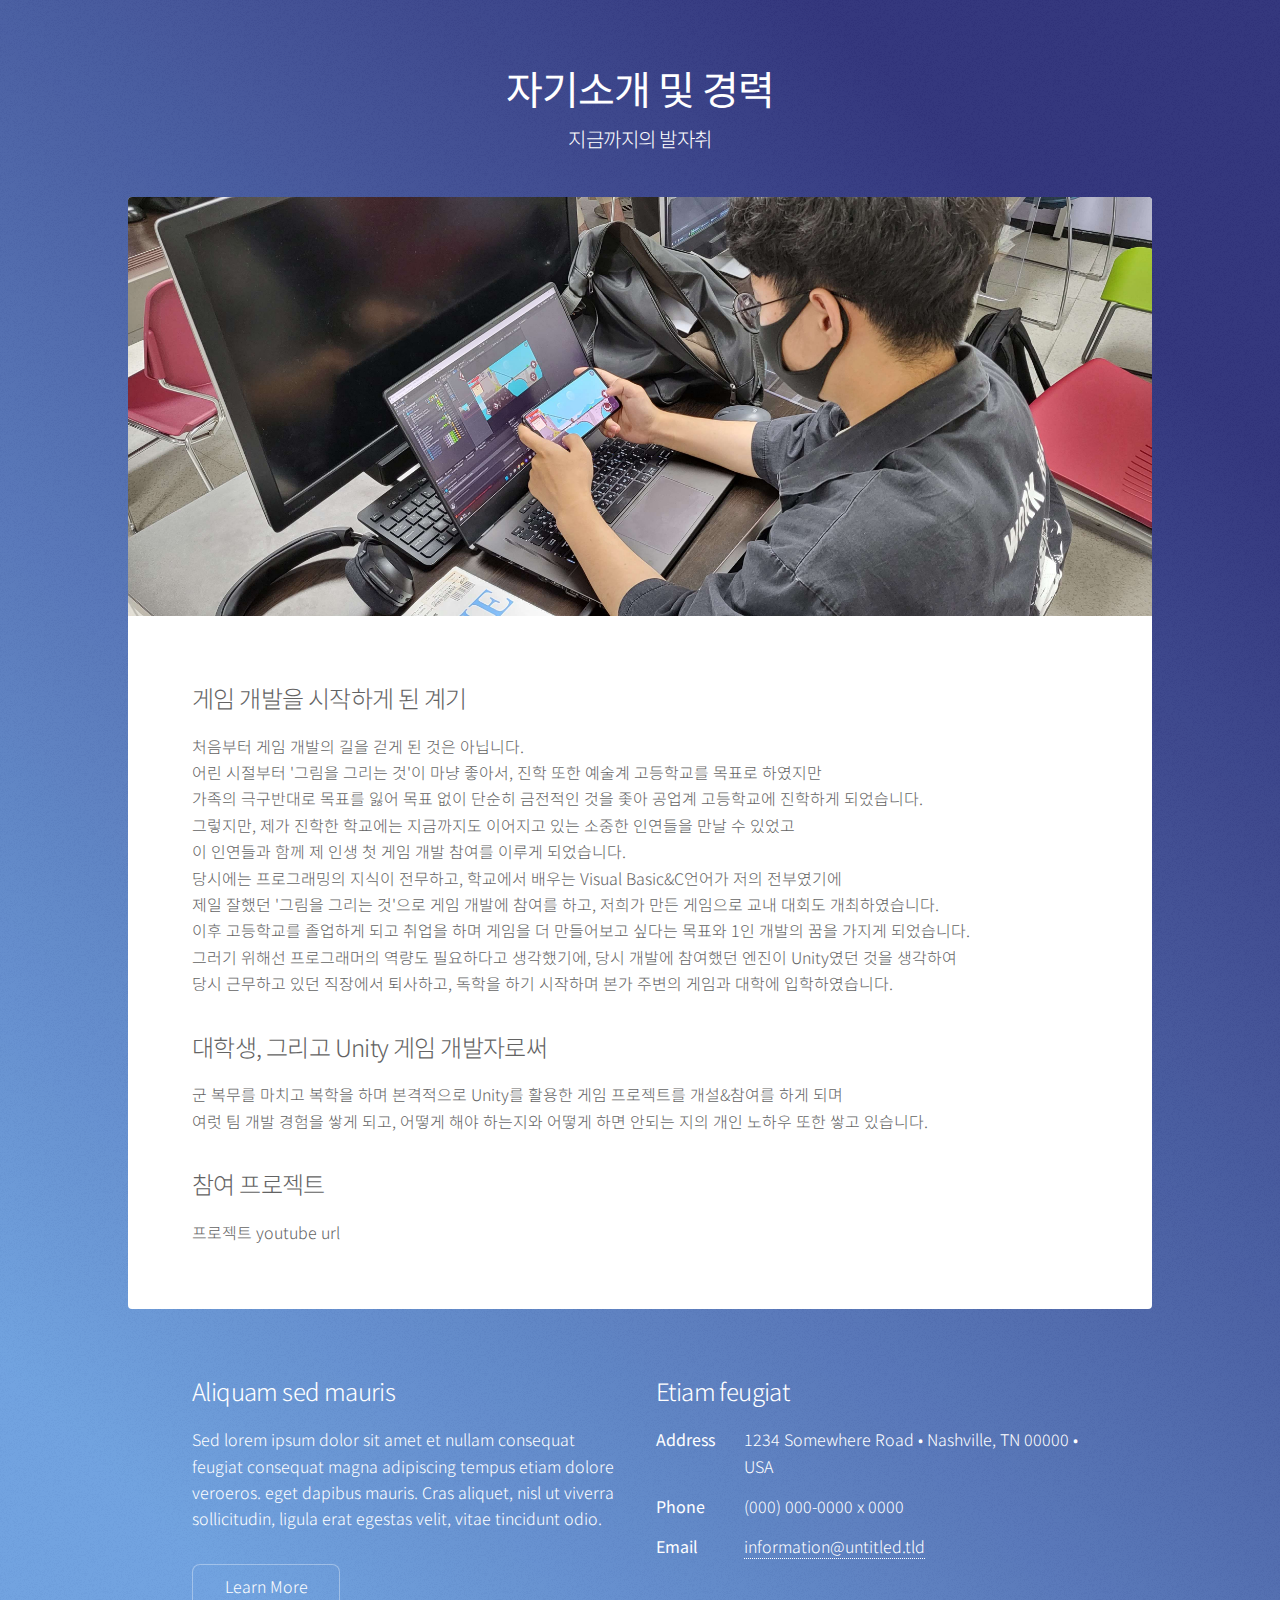
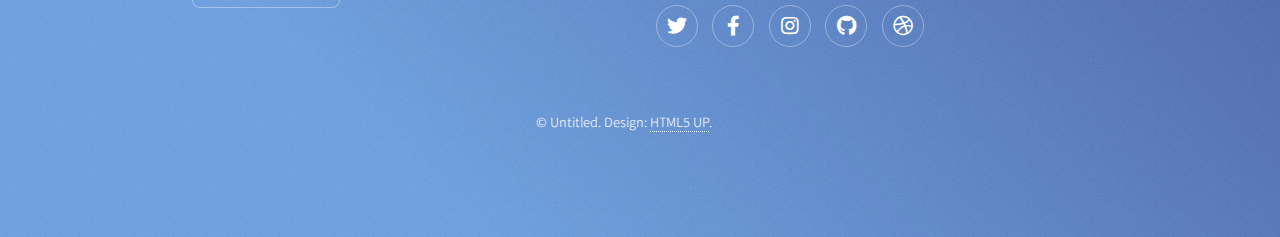
==== commit fe26eed0: "이미지 변경&자기소개 추가&스타일시트 수정" ====
--- a/generic.html
+++ b/generic.html
@@ -6,7 +6,7 @@
 -->
 <html>
 	<head>
-		<title>Generic - Stellar by HTML5 UP</title>
+		<title>자기소개</title>
 		<meta charset="utf-8" />
 		<meta name="viewport" content="width=device-width, initial-scale=1, user-scalable=no" />
 		<link rel="stylesheet" href="assets/css/main.css" />
@@ -19,8 +19,8 @@
 
 				<!-- Header -->
 					<header id="header">
-						<h1>Generic</h1>
-						<p>Ipsum dolor sit amet nullam</p>
+						<h1><b>자기소개 및 경력</b></h1>
+						<p>지금까지의 발자취</p>
 					</header>
 
 				<!-- Main -->
@@ -28,12 +28,27 @@
 
 						<!-- Content -->
 							<section id="content" class="main">
-								<span class="image main"><img src="images/pic04.jpg" alt="" /></span>
-								<h2>Magna feugiat lorem</h2>
-								<p>Donec eget ex magna. Interdum et malesuada fames ac ante ipsum primis in faucibus. Pellentesque venenatis dolor imperdiet dolor mattis sagittis. Praesent rutrum sem diam, vitae egestas enim auctor sit amet. Pellentesque leo mauris, consectetur id ipsum sit amet, fergiat. Pellentesque in mi eu massa lacinia malesuada et a elit. Donec urna ex, lacinia in purus ac, pretium pulvinar mauris. Curabitur sapien risus, commodo eget turpis at, elementum convallis fames ac ante ipsum primis in faucibus.</p>
-								<p>Pellentesque venenatis dolor imperdiet dolor mattis sagittis. Praesent rutrum sem diam, vitae egestas enim auctor sit amet. Consequat leo mauris, consectetur id ipsum sit amet, fersapien risus, commodo eget turpis at, elementum convallis elit enim turpis lorem ipsum dolor sit amet feugiat. Phasellus convallis elit id ullamcorper pulvinar. Duis aliquam turpis mauris, eu ultricies erat malesuada quis. Aliquam dapibus, lacus eget hendrerit bibendum, urna est aliquam sem, sit amet est velit quis lorem.</p>
-								<h2>Tempus veroeros</h2>
-								<p>Cep risus aliquam gravida cep ut lacus amet. Adipiscing faucibus nunc placerat. Tempus adipiscing turpis non blandit accumsan eget lacinia nunc integer interdum amet aliquam ut orci non col ut ut praesent. Semper amet interdum mi. Phasellus enim laoreet ac ac commodo faucibus faucibus. Curae ante vestibulum ante. Blandit. Ante accumsan nisi eu placerat gravida placerat adipiscing in risus fusce vitae ac mi accumsan nunc in accumsan tempor blandit aliquet aliquet lobortis. Ultricies blandit lobortis praesent turpis. Adipiscing accumsan adipiscing adipiscing ac lacinia cep. Orci blandit a iaculis adipiscing ac. Vivamus ornare laoreet odio vis praesent nunc lorem mi. Erat. Tempus sem faucibus ac id. Vis in blandit. Nascetur ultricies blandit ac. Arcu aliquam. Accumsan mi eget adipiscing nulla. Non vestibulum ac interdum condimentum semper commodo massa arcu.</p>
+								<span class="image main"><img src="images/introduce_img.jpg" alt="" /></span>
+								<h2>게임 개발을 시작하게 된 계기</h2>
+								<p>처음부터 게임 개발의 길을 걷게 된 것은 아닙니다.
+									<br>어린 시절부터 '그림을 그리는 것'이 마냥 좋아서, 진학 또한 예술계 고등학교를 목표로 하였지만
+									<br>가족의 극구반대로 목표를 잃어 목표 없이 단순히 금전적인 것을 좇아 공업계 고등학교에 진학하게 되었습니다.
+									<br>그렇지만, 제가 진학한 학교에는 지금까지도 이어지고 있는 소중한 인연들을 만날 수 있었고
+									<br>이 인연들과 함께 제 인생 첫 게임 개발 참여를 이루게 되었습니다.
+									<br>당시에는 프로그래밍의 지식이 전무하고, 학교에서 배우는 Visual Basic&C언어가 저의 전부였기에
+									<br>제일 잘했던 '그림을 그리는 것'으로 게임 개발에 참여를 하고, 저희가 만든 게임으로 교내 대회도 개최하였습니다.
+									<br>이후 고등학교를 졸업하게 되고 취업을 하며 게임을 더 만들어보고 싶다는 목표와 1인 개발의 꿈을 가지게 되었습니다.
+									<br>그러기 위해선 프로그래머의 역량도 필요하다고 생각했기에, 당시 개발에 참여했던 엔진이 Unity였던 것을 생각하여
+									<br>당시 근무하고 있던 직장에서 퇴사하고, 독학을 하기 시작하며 본가 주변의 게임과 대학에 입학하였습니다.
+								</p>
+								<h2>대학생, 그리고 Unity 게임 개발자로써</h2>
+								<p>
+									<!--아무리 그래도 대학 커리큘럼 억까는 좀 그런거같은데-->
+									군 복무를 마치고 복학을 하며 본격적으로 Unity를 활용한 게임 프로젝트를 개설&참여를 하게 되며
+									<br>여럿 팀 개발 경험을 쌓게 되고, 어떻게 해야 하는지와 어떻게 하면 안되는 지의 개인 노하우 또한 쌓고 있습니다.
+								</p>
+								<h2>참여 프로젝트</h2>
+								<p>프로젝트 youtube url</p>
 							</section>
 
 					</div>
--- a/assets/css/main.css
+++ b/assets/css/main.css
@@ -1,5 +1,7 @@
 @import url(fontawesome-all.min.css);
-@import 'https://fonts.googleapis.com/css?family=Source+Sans+Pro:300,400';
+@import url('https://fonts.googleapis.com/css2?family=Noto+Sans+KR:wght@300;400;600&display=swap');
+
+
 
 /*
 	Stellar by HTML5 UP
@@ -22,7 +24,7 @@
 	padding: 0;
 	border: 0;
 	font-size: 100%;
-	font: inherit;
+	font:600;
 	vertical-align: baseline;}
 
 article, aside, details, figcaption, figure,
@@ -100,10 +102,10 @@
 
 	body {
 		background-color: #935d8c;
-		background-image: url("images/overlay.png"), -moz-linear-gradient(45deg, #e37682 15%, #5f4d93 85%);
-		background-image: url("images/overlay.png"), -webkit-linear-gradient(45deg, #e37682 15%, #5f4d93 85%);
-		background-image: url("images/overlay.png"), -ms-linear-gradient(45deg, #e37682 15%, #5f4d93 85%);
-		background-image: url("images/overlay.png"), linear-gradient(45deg, #e37682 15%, #5f4d93 85%);
+		background-image: url("images/overlay.png"), -moz-linear-gradient(45deg, #70a3e1 15%, #31337b 85%);
+		background-image: url("images/overlay.png"), -webkit-linear-gradient(45deg, #70a3e1 15%, #31337b 85%);
+		background-image: url("images/overlay.png"), -ms-linear-gradient(45deg, #70a3e1 15%, #31337b 85%);
+		background-image: url("images/overlay.png"), linear-gradient(45deg, #70a3e1 15%, #31337b 85%);
 	}
 
 		body.is-preload *, body.is-preload *:before, body.is-preload *:after {
@@ -120,12 +122,13 @@
 /* Type */
 
 	body {
-		background-color: #935d8c;
-		color: rgba(255, 255, 255, 0.65);
+		background-color: #9ec5f6;
+		color: rgba(255, 255, 255, 1);
 	}
 
 	body, input, select, textarea {
-		font-family: "Source Sans Pro", Helvetica, sans-serif;
+		/* font-family: "Source Sans Pro", Helvetica, sans-serif; */
+		font-family: 'Noto Sans KR', sans-serif;
 		font-size: 17pt;
 		font-weight: 300;
 		line-height: 1.65;
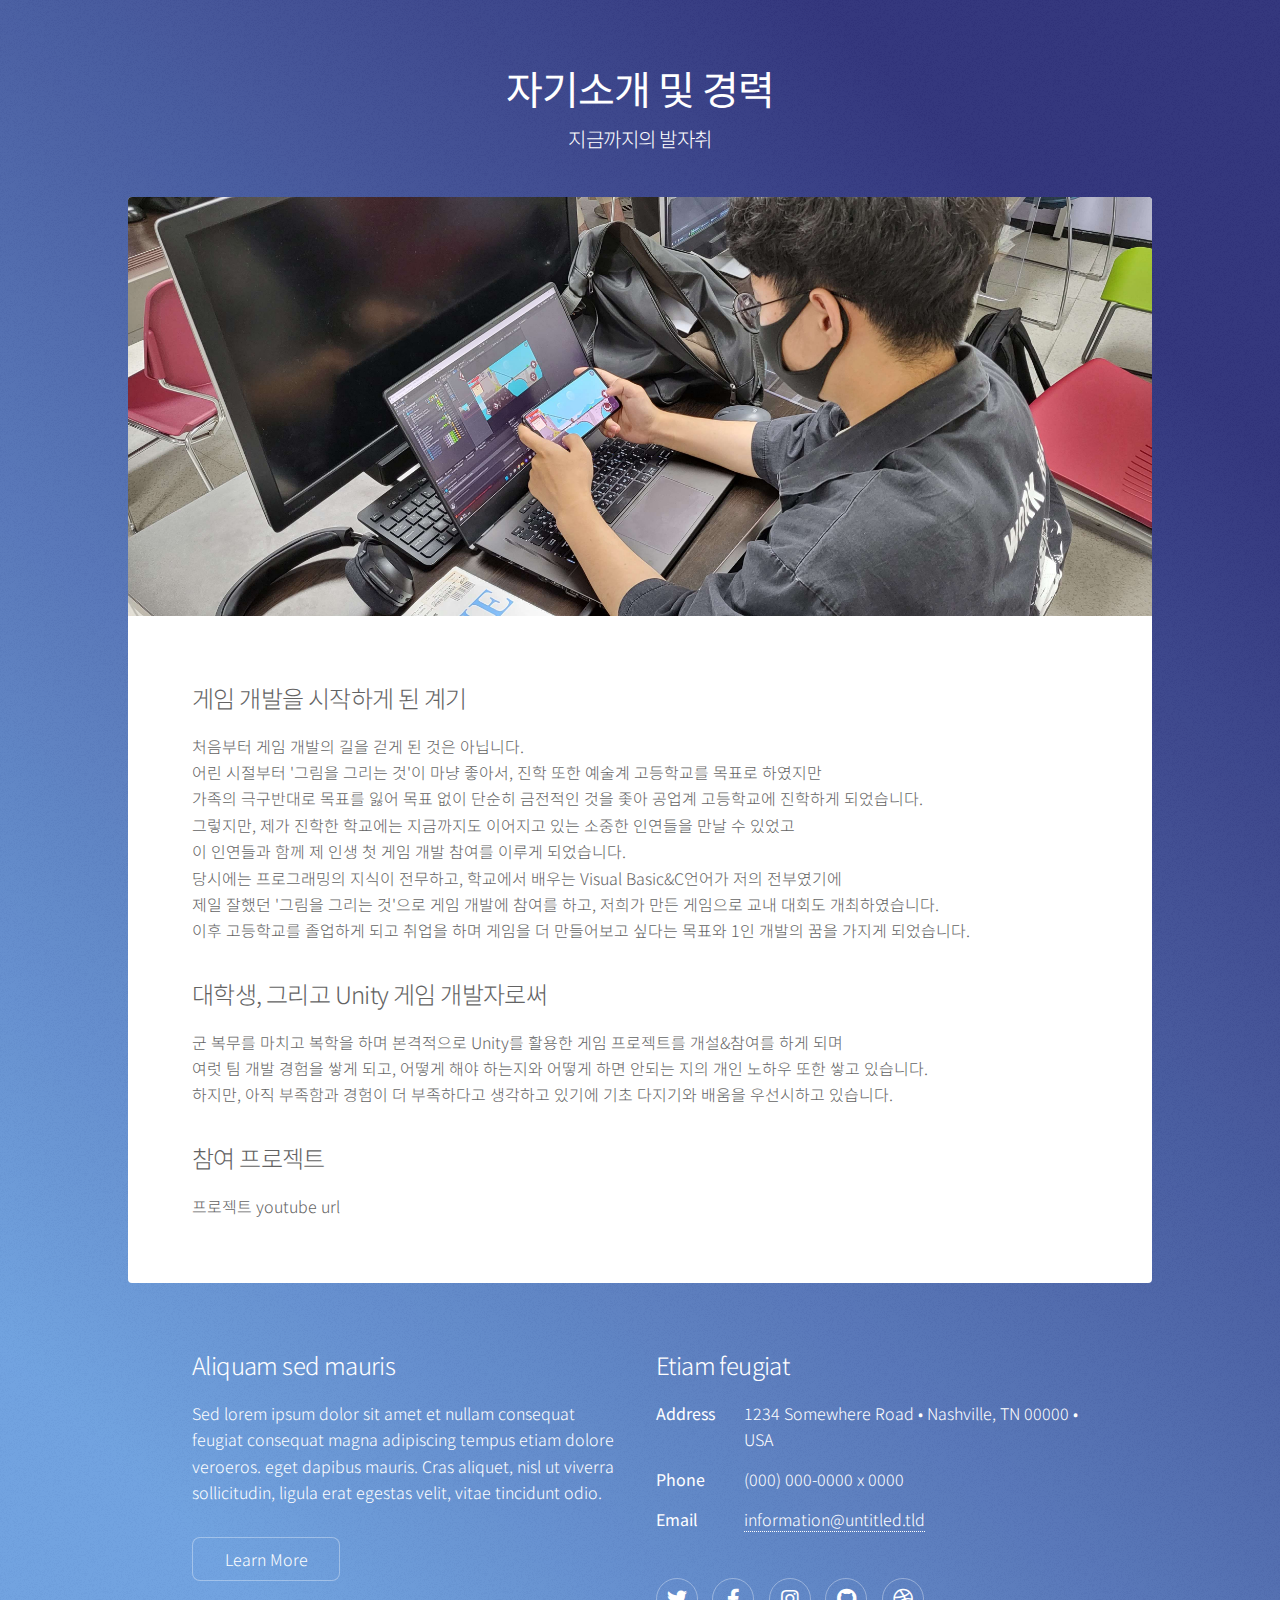
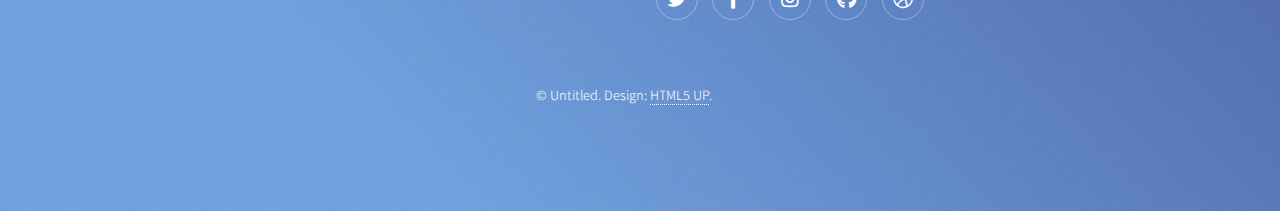
==== commit 3f6deb83: "힘들었다!css 뜯기!" ====
--- a/generic.html
+++ b/generic.html
@@ -38,14 +38,15 @@
 									<br>당시에는 프로그래밍의 지식이 전무하고, 학교에서 배우는 Visual Basic&C언어가 저의 전부였기에
 									<br>제일 잘했던 '그림을 그리는 것'으로 게임 개발에 참여를 하고, 저희가 만든 게임으로 교내 대회도 개최하였습니다.
 									<br>이후 고등학교를 졸업하게 되고 취업을 하며 게임을 더 만들어보고 싶다는 목표와 1인 개발의 꿈을 가지게 되었습니다.
-									<br>그러기 위해선 프로그래머의 역량도 필요하다고 생각했기에, 당시 개발에 참여했던 엔진이 Unity였던 것을 생각하여
-									<br>당시 근무하고 있던 직장에서 퇴사하고, 독학을 하기 시작하며 본가 주변의 게임과 대학에 입학하였습니다.
+									<!-- <br>그러기 위해선 프로그래머의 역량도 필요하다고 생각했기에, 당시 개발에 참여했던 엔진이 Unity였던 것을 생각하여
+									<br>당시 근무하고 있던 직장에서 퇴사하고, 독학을 하기 시작하며 본가 주변의 게임과 대학에 입학하였습니다. -->
 								</p>
 								<h2>대학생, 그리고 Unity 게임 개발자로써</h2>
 								<p>
 									<!--아무리 그래도 대학 커리큘럼 억까는 좀 그런거같은데-->
 									군 복무를 마치고 복학을 하며 본격적으로 Unity를 활용한 게임 프로젝트를 개설&참여를 하게 되며
 									<br>여럿 팀 개발 경험을 쌓게 되고, 어떻게 해야 하는지와 어떻게 하면 안되는 지의 개인 노하우 또한 쌓고 있습니다.
+									<br>하지만, 아직 부족함과 경험이 더 부족하다고 생각하고 있기에 기초 다지기와 배움을 우선시하고 있습니다.
 								</p>
 								<h2>참여 프로젝트</h2>
 								<p>프로젝트 youtube url</p>
--- a/assets/css/main.css
+++ b/assets/css/main.css
@@ -2366,17 +2366,16 @@
 /* Image */
 
 	.image {
-		border-radius: 8px;
+		border-radius: 0px;
 		border: 0;
 		display: inline-block;
 		position: relative;
 	}
 
 		.image img {
-			border-radius: 8px;
+			border-radius: 0px;
 			display: block;
 		}
-
 		.image.left, .image.right {
 			max-width: 40%;
 		}
@@ -2817,7 +2816,7 @@
 	}
 
 		.features li {
-			width: calc(33.33333% - 2em);
+			/* width: calc(33.33333% - 2em); */
 			margin-left: 2em;
 			margin-top: 3em;
 			padding: 0;
@@ -3002,7 +3001,7 @@
 
 		.spotlight .image {
 			display: inline-block;
-			margin-left: 4em;
+			margin-left: 0em;
 			padding: 0.65em;
 			border-radius: 100%;
 			border: solid 1px;
@@ -3548,11 +3547,11 @@
 		}
 
 		#main header.major h2:after {
-			background-color: #dddddd;
-			background-image: -moz-linear-gradient(90deg, #efa8b0, #a89cc8, #8cc9f0);
+			background-color: #8cc9f0;
+			/* background-image: -moz-linear-gradient(90deg, #efa8b0, #a89cc8, #8cc9f0);
 			background-image: -webkit-linear-gradient(90deg, #efa8b0, #a89cc8, #8cc9f0);
 			background-image: -ms-linear-gradient(90deg, #efa8b0, #a89cc8, #8cc9f0);
-			background-image: linear-gradient(90deg, #efa8b0, #a89cc8, #8cc9f0);
+			background-image: linear-gradient(90deg, #efa8b0, #a89cc8, #8cc9f0); */
 		}
 
 		#main table tbody tr {
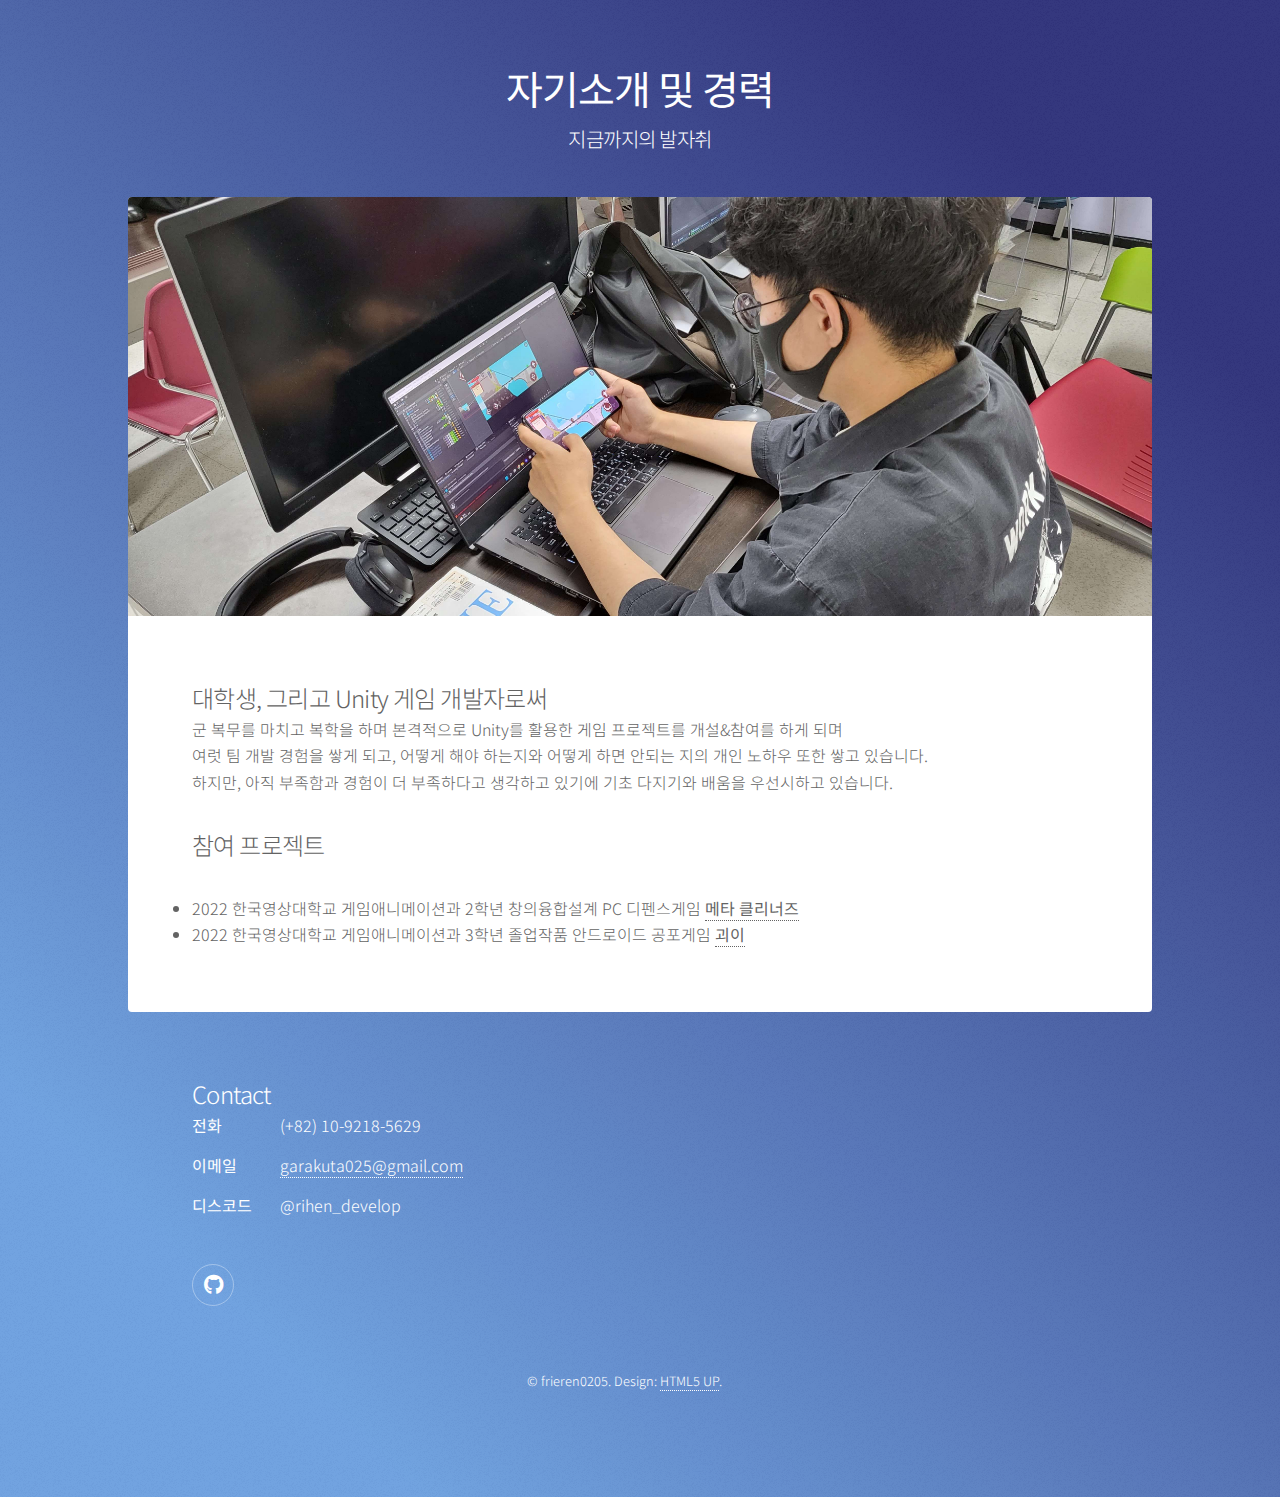
==== commit 79c2746d: "2023_11_14" ====
--- a/generic.html
+++ b/generic.html
@@ -29,8 +29,9 @@
 						<!-- Content -->
 							<section id="content" class="main">
 								<span class="image main"><img src="images/introduce_img.jpg" alt="" /></span>
-								<h2>게임 개발을 시작하게 된 계기</h2>
-								<p>처음부터 게임 개발의 길을 걷게 된 것은 아닙니다.
+								<!-- <h2>게임 개발을 시작하게 된 계기</h2>
+								3줄 이상은 안읽을 거 같음!
+									<p>처음부터 게임 개발의 길을 걷게 된 것은 아닙니다.
 									<br>어린 시절부터 '그림을 그리는 것'이 마냥 좋아서, 진학 또한 예술계 고등학교를 목표로 하였지만
 									<br>가족의 극구반대로 목표를 잃어 목표 없이 단순히 금전적인 것을 좇아 공업계 고등학교에 진학하게 되었습니다.
 									<br>그렇지만, 제가 진학한 학교에는 지금까지도 이어지고 있는 소중한 인연들을 만날 수 있었고
@@ -38,9 +39,9 @@
 									<br>당시에는 프로그래밍의 지식이 전무하고, 학교에서 배우는 Visual Basic&C언어가 저의 전부였기에
 									<br>제일 잘했던 '그림을 그리는 것'으로 게임 개발에 참여를 하고, 저희가 만든 게임으로 교내 대회도 개최하였습니다.
 									<br>이후 고등학교를 졸업하게 되고 취업을 하며 게임을 더 만들어보고 싶다는 목표와 1인 개발의 꿈을 가지게 되었습니다.
-									<!-- <br>그러기 위해선 프로그래머의 역량도 필요하다고 생각했기에, 당시 개발에 참여했던 엔진이 Unity였던 것을 생각하여
-									<br>당시 근무하고 있던 직장에서 퇴사하고, 독학을 하기 시작하며 본가 주변의 게임과 대학에 입학하였습니다. -->
-								</p>
+									<<br>그러기 위해선 프로그래머의 역량도 필요하다고 생각했기에, 당시 개발에 참여했던 엔진이 Unity였던 것을 생각하여
+									<br>당시 근무하고 있던 직장에서 퇴사하고, 독학을 하기 시작하며 본가 주변의 게임과 대학에 입학하였습니다. 
+								</p>-->
 								<h2>대학생, 그리고 Unity 게임 개발자로써</h2>
 								<p>
 									<!--아무리 그래도 대학 커리큘럼 억까는 좀 그런거같은데-->
@@ -49,40 +50,36 @@
 									<br>하지만, 아직 부족함과 경험이 더 부족하다고 생각하고 있기에 기초 다지기와 배움을 우선시하고 있습니다.
 								</p>
 								<h2>참여 프로젝트</h2>
-								<p>프로젝트 youtube url</p>
+								<p>
+									<li>
+										2022 한국영상대학교 게임애니메이션과 2학년 창의융합설계 PC 디펜스게임 <b><a href="https://youtu.be/592bkmmBvG8?si=RA5sil7KZkbClYrG"target="_blank">메타 클리너즈</a></b>
+									</li>
+									<li>
+										2022 한국영상대학교 게임애니메이션과 3학년 졸업작품 안드로이드 공포게임 <b><a href="https://youtu.be/Kq_nbh-Me8w?si=a_jmC0csbOxvomwl"target="_blank">괴이</a></b>
+									</li>
+								</p>
 							</section>
 
 					</div>
 
 				<!-- Footer -->
-					<footer id="footer">
-						<section>
-							<h2>Aliquam sed mauris</h2>
-							<p>Sed lorem ipsum dolor sit amet et nullam consequat feugiat consequat magna adipiscing tempus etiam dolore veroeros. eget dapibus mauris. Cras aliquet, nisl ut viverra sollicitudin, ligula erat egestas velit, vitae tincidunt odio.</p>
-							<ul class="actions">
-								<li><a href="#" class="button">Learn More</a></li>
-							</ul>
-						</section>
-						<section>
-							<h2>Etiam feugiat</h2>
-							<dl class="alt">
-								<dt>Address</dt>
-								<dd>1234 Somewhere Road &bull; Nashville, TN 00000 &bull; USA</dd>
-								<dt>Phone</dt>
-								<dd>(000) 000-0000 x 0000</dd>
-								<dt>Email</dt>
-								<dd><a href="#">information@untitled.tld</a></dd>
-							</dl>
-							<ul class="icons">
-								<li><a href="#" class="icon brands fa-twitter alt"><span class="label">Twitter</span></a></li>
-								<li><a href="#" class="icon brands fa-facebook-f alt"><span class="label">Facebook</span></a></li>
-								<li><a href="#" class="icon brands fa-instagram alt"><span class="label">Instagram</span></a></li>
-								<li><a href="#" class="icon brands fa-github alt"><span class="label">GitHub</span></a></li>
-								<li><a href="#" class="icon brands fa-dribbble alt"><span class="label">Dribbble</span></a></li>
-							</ul>
-						</section>
-						<p class="copyright">&copy; Untitled. Design: <a href="https://html5up.net">HTML5 UP</a>.</p>
-					</footer>
+				<footer id="footer">
+					<section>
+						<h2>Contact</h2>
+						<dl class="alt">
+							<dt>전화</dt>
+							<dd>(+82) 10-9218-5629</dd>
+							<dt>이메일</dt>
+							<dd><a href="mailto:garakuta025@gmail.com" target="_blank" rel="noopener noreferrer">garakuta025@gmail.com</a></dd>
+							<dt>디스코드</dt>
+							<dd>@rihen_develop</dd>
+						</dl>
+						<ul class="icons">
+							<li><a href="#" class="icon brands fa-github alt"><span class="label">GitHub</span></a></li>
+						</ul>
+					</section>
+					<p class="copyright">&copy; frieren0205. Design: <a href="https://html5up.net">HTML5 UP</a>.</p>
+				</footer>
 
 			</div>
 
--- a/assets/css/main.css
+++ b/assets/css/main.css
@@ -195,11 +195,15 @@
 			column-gap: 2em;
 			text-align: justify;
 		}
+		p.customcontent
+		{
+			text-align: left;
+		}
 
 	h1, h2, h3, h4, h5, h6 {
 		font-weight: 300;
 		line-height: 1.5;
-		margin: 0 0 0.7em 0;
+		margin: 0 0 0 0;
 		letter-spacing: -0.025em;
 	}
 
@@ -2257,6 +2261,17 @@
 		.icon.brands:before {
 			font-family: 'Font Awesome 5 Brands';
 		}
+		.icon.custom::before{
+			display: inline-block;
+			font-size: 3rem;
+			width: 1em;
+			height: 1em;
+			cursor: default;
+			margin-left: 2em;
+			margin-right: auto;
+			line-height: 1.5em;
+			text-align: center;
+		}
 
 		.icon.major {
 			border: solid 1px;
@@ -2469,7 +2484,7 @@
 
 		dl.alt dt {
 			display: block;
-			width: 3em;
+			width: 4em;
 			margin: 0;
 			clear: left;
 			float: left;
@@ -2796,71 +2811,146 @@
 
 /* Features */
 
-	.features {
+.features {
+	display: -moz-flex;
+	display: -webkit-flex;
+	display: -ms-flex;
+	display: flex;
+	-moz-flex-wrap: wrap;
+	-webkit-flex-wrap: wrap;
+	-ms-flex-wrap: wrap;
+	flex-wrap: wrap;
+	-moz-justify-content: center;
+	-webkit-justify-content: center;
+	-ms-justify-content: center;
+	justify-content: center;
+	width: calc(100% + 2em);
+	margin: 0 0 3em -2em;
+	padding: 0;
+	list-style: none;
+}
+
+	.features li {
+		width: calc(33.33333% - 2em);
+		margin-left: 2em;
+		margin-top: 3em;
+		padding: 0;
+	}
+
+		.features li:nth-child(1), .features li:nth-child(2), .features li:nth-child(3) {
+			margin-top: 0;
+		}
+
+		.features li > :last-child {
+			margin-bottom: 0;
+		}
+
+	@media screen and (max-width: 980px) {
+
+		.features li {
+			width: calc(50% - 2em);
+		}
+
+			.features li:nth-child(3) {
+				margin-top: 3em;
+			}
+
+	}
+
+	@media screen and (max-width: 736px) {
+
+		.features {
+			width: 100%;
+			margin: 0 0 2em 0;
+		}
+
+			.features li {
+				width: 100%;
+				margin-left: 0;
+				margin-top: 2em;
+			}
+
+				.features li:nth-child(2), .features li:nth-child(3) {
+					margin-top: 2em;
+				}
+
+	}
+/* Features_image */
+
+.features_image {
+	display: -moz-flex;
+	display: -webkit-flex;
+	display: -ms-flex;
+	display: flex;
+	-moz-flex-wrap: wrap;
+	-webkit-flex-wrap: wrap;
+	-ms-flex-wrap: wrap;
+	flex-wrap: wrap;
+	-moz-justify-content: center;
+	-webkit-justify-content: center;
+	-ms-justify-content: center;
+	justify-content: center;
+	/* width: calc(100% + 2em); */
+	margin: 0 0 0em -2em;
+	padding: 0;
+	list-style: none;
+}
+
+	.features_image li {
+		/* width: calc(33.33333% - 2em); */
+		margin-left: 4em;
+		margin-right: 2em;
+		margin-top: 3em;
+		/* margin-bottom: 2em; */
+		padding: 0;
+	}
+
+		.features_image li:nth-child(1), .features_image li:nth-child(2), .features_image li:nth-child(3)
+		{
+			margin-top: 0;
+		}
+		.features_image li > :last-child {
+			margin-bottom: 0;
+		}
+
+	@media screen and (max-width: 980px) {
+
+		.features_image li {
+			width: calc(50% - 2em);
+		}
+
+			.features_image li:nth-child(3) {
+				margin-top: 3em;
+			}
+
+	}
+
+	@media screen and (max-width: 736px) {
+
+		.features_image {
+			width: 100%;
+			margin: 0 0 2em 0;
+		}
+
+			.features_image li {
+				width: 100%;
+				margin-left: 0;
+				margin-top: 2em;
+			}
+
+				.features_imageli:nth-child(2), .features_image li:nth-child(3) {
+					margin-top: 2em;
+				}
+
+	}
+	.about{
 		display: -moz-flex;
 		display: -webkit-flex;
 		display: -ms-flex;
 		display: flex;
-		-moz-flex-wrap: wrap;
-		-webkit-flex-wrap: wrap;
-		-ms-flex-wrap: wrap;
-		flex-wrap: wrap;
-		-moz-justify-content: center;
-		-webkit-justify-content: center;
-		-ms-justify-content: center;
-		justify-content: center;
-		width: calc(100% + 2em);
-		margin: 0 0 3em -2em;
-		padding: 0;
+		margin: 0 0 3em 0;
 		list-style: none;
 	}
-
-		.features li {
-			/* width: calc(33.33333% - 2em); */
-			margin-left: 2em;
-			margin-top: 3em;
-			padding: 0;
-		}
-
-			.features li:nth-child(1), .features li:nth-child(2), .features li:nth-child(3) {
-				margin-top: 0;
-			}
-
-			.features li > :last-child {
-				margin-bottom: 0;
-			}
-
-		@media screen and (max-width: 980px) {
-
-			.features li {
-				width: calc(50% - 2em);
-			}
-
-				.features li:nth-child(3) {
-					margin-top: 3em;
-				}
-
-		}
-
-		@media screen and (max-width: 736px) {
-
-			.features {
-				width: 100%;
-				margin: 0 0 2em 0;
-			}
-
-				.features li {
-					width: 100%;
-					margin-left: 0;
-					margin-top: 2em;
-				}
-
-					.features li:nth-child(2), .features li:nth-child(3) {
-						margin-top: 2em;
-					}
-
-		}
-
 /* Statistics */
 
 	.statistics {
@@ -3709,6 +3799,7 @@
 			text-align: center;
 		}
 
+
 		@media screen and (max-width: 1280px) {
 
 			#footer {
